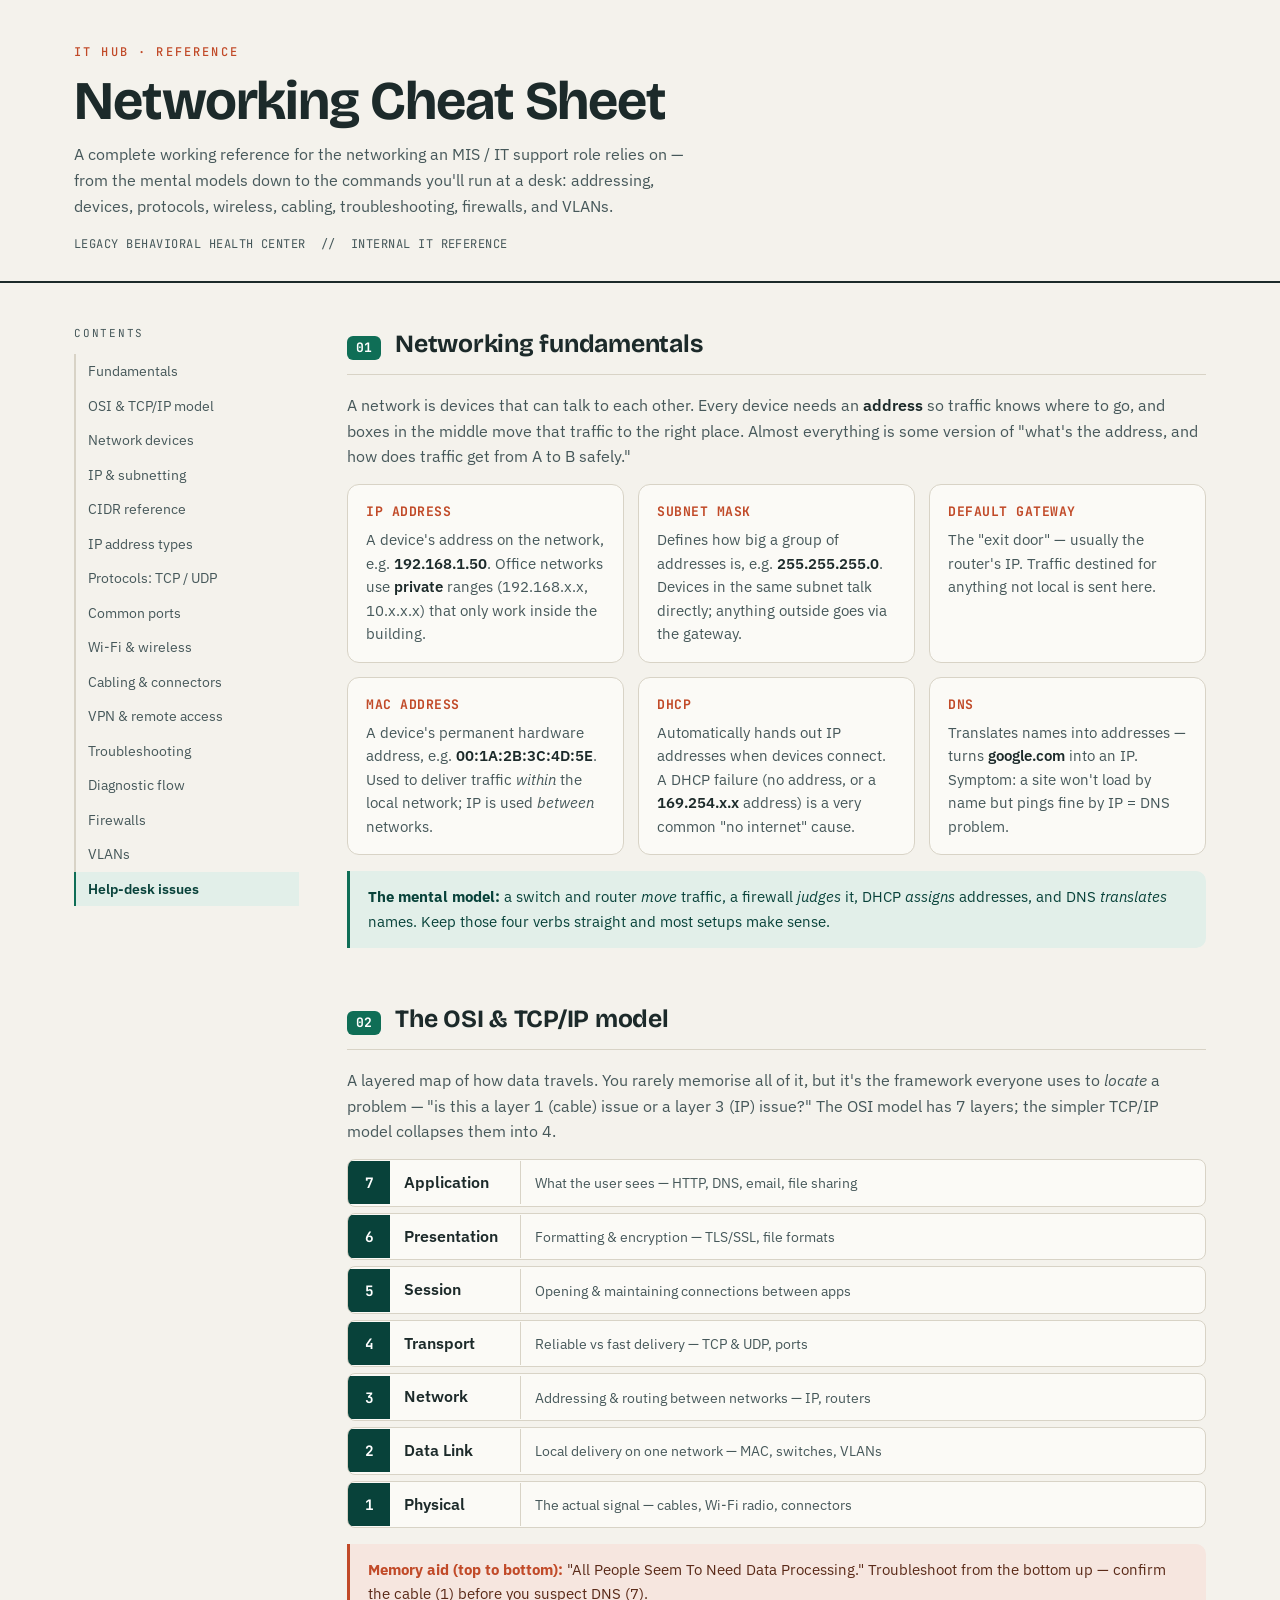
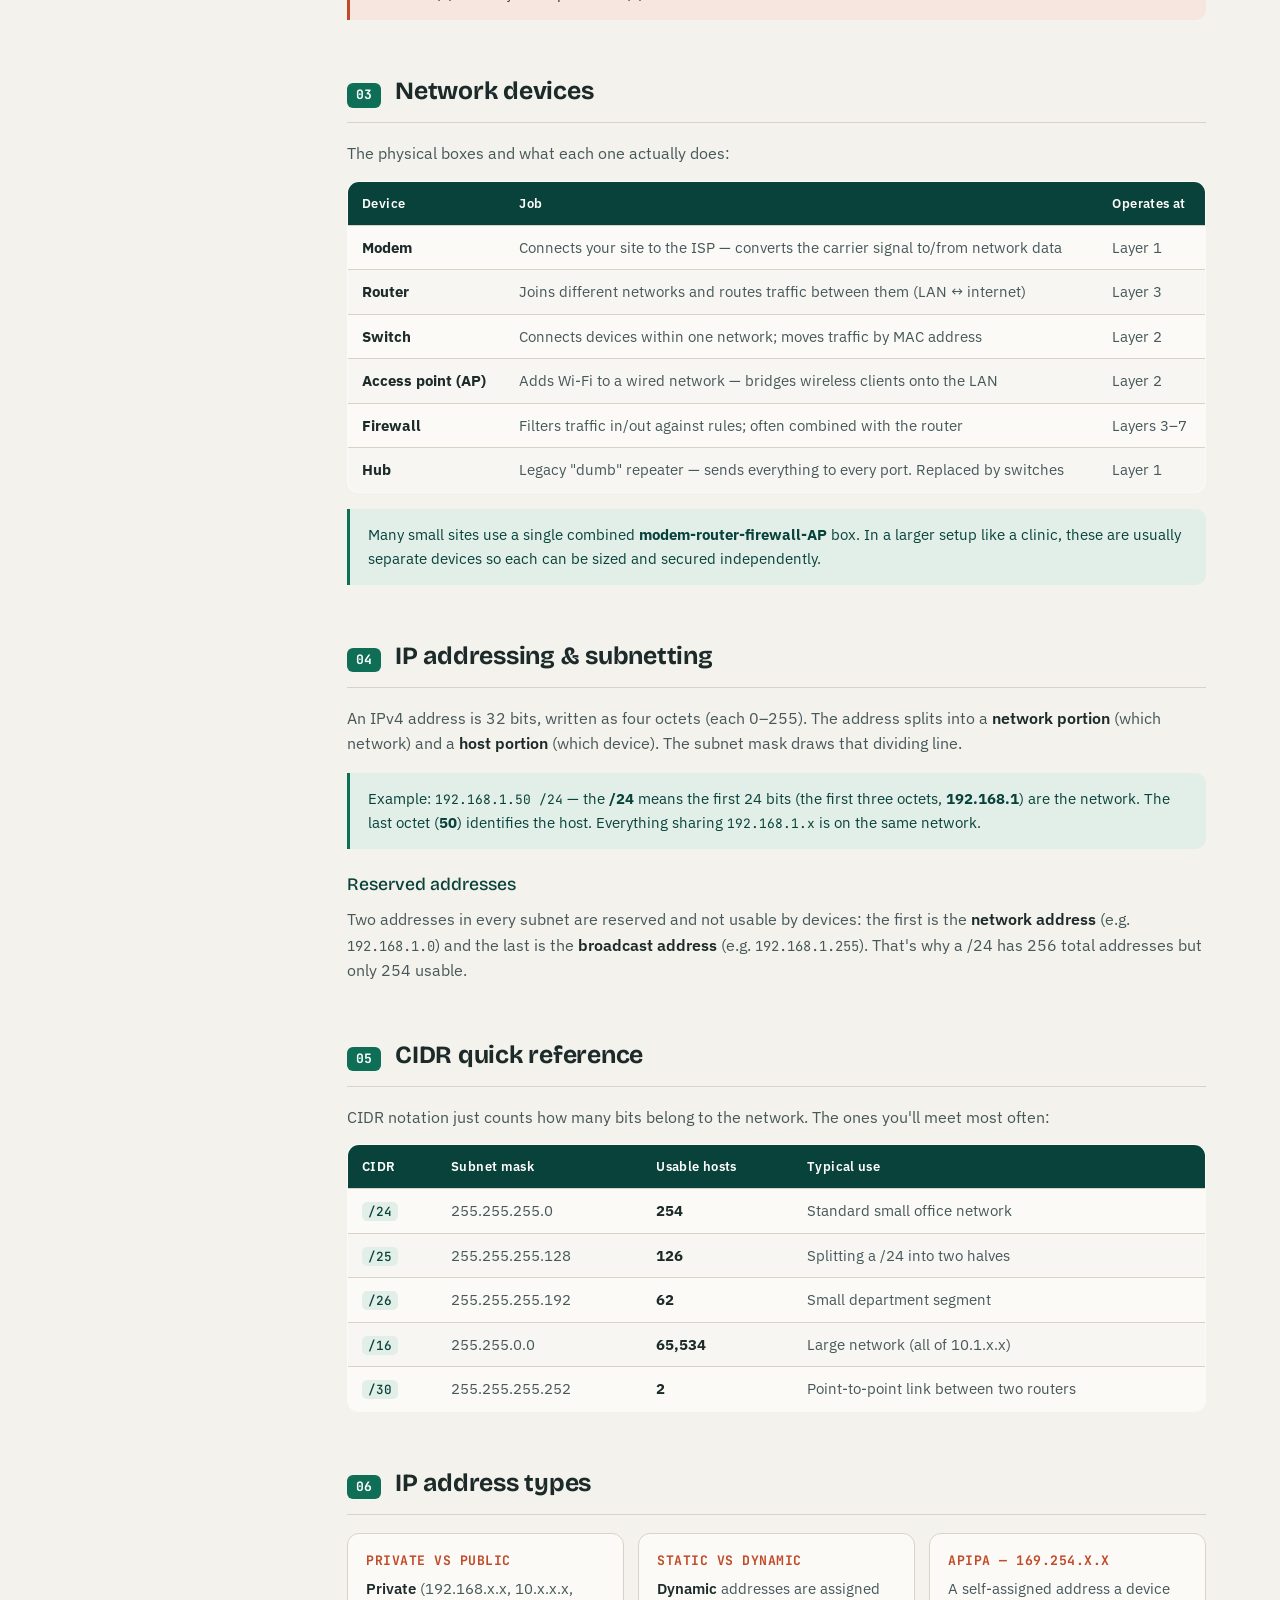
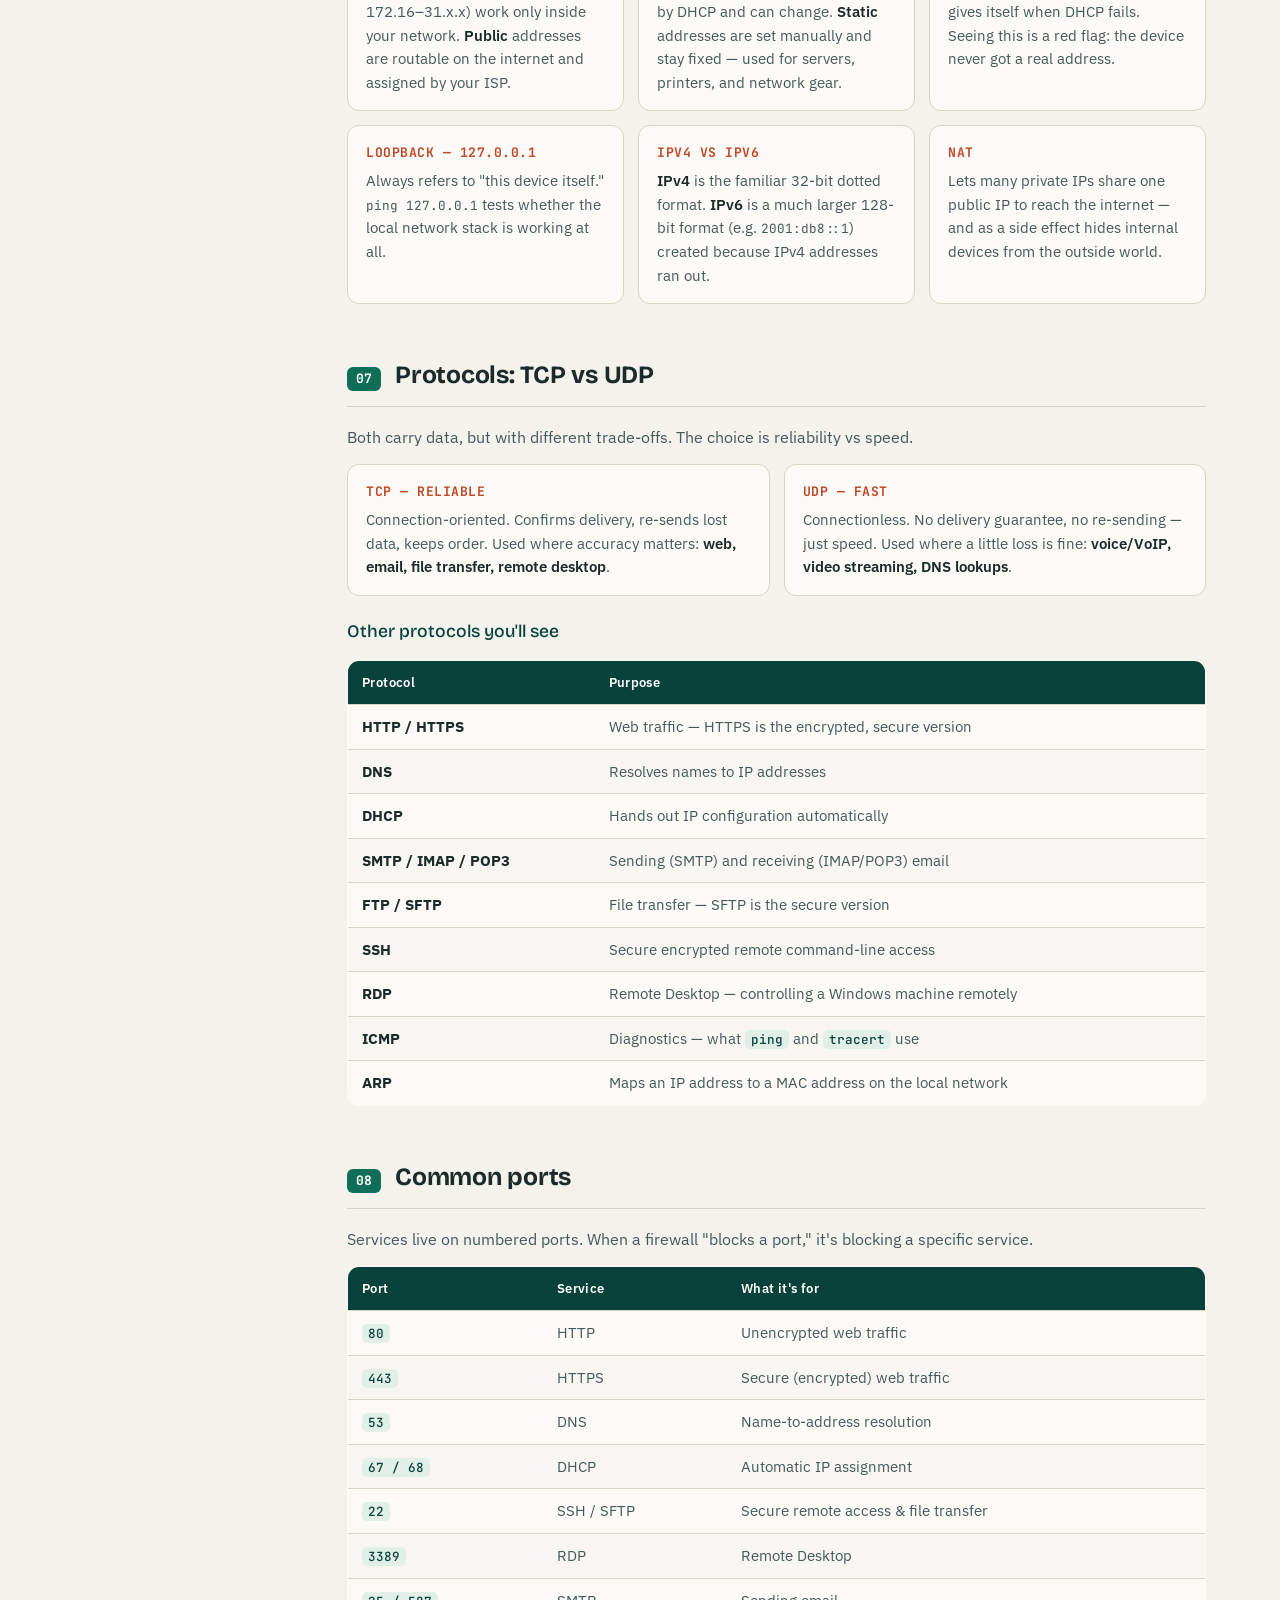
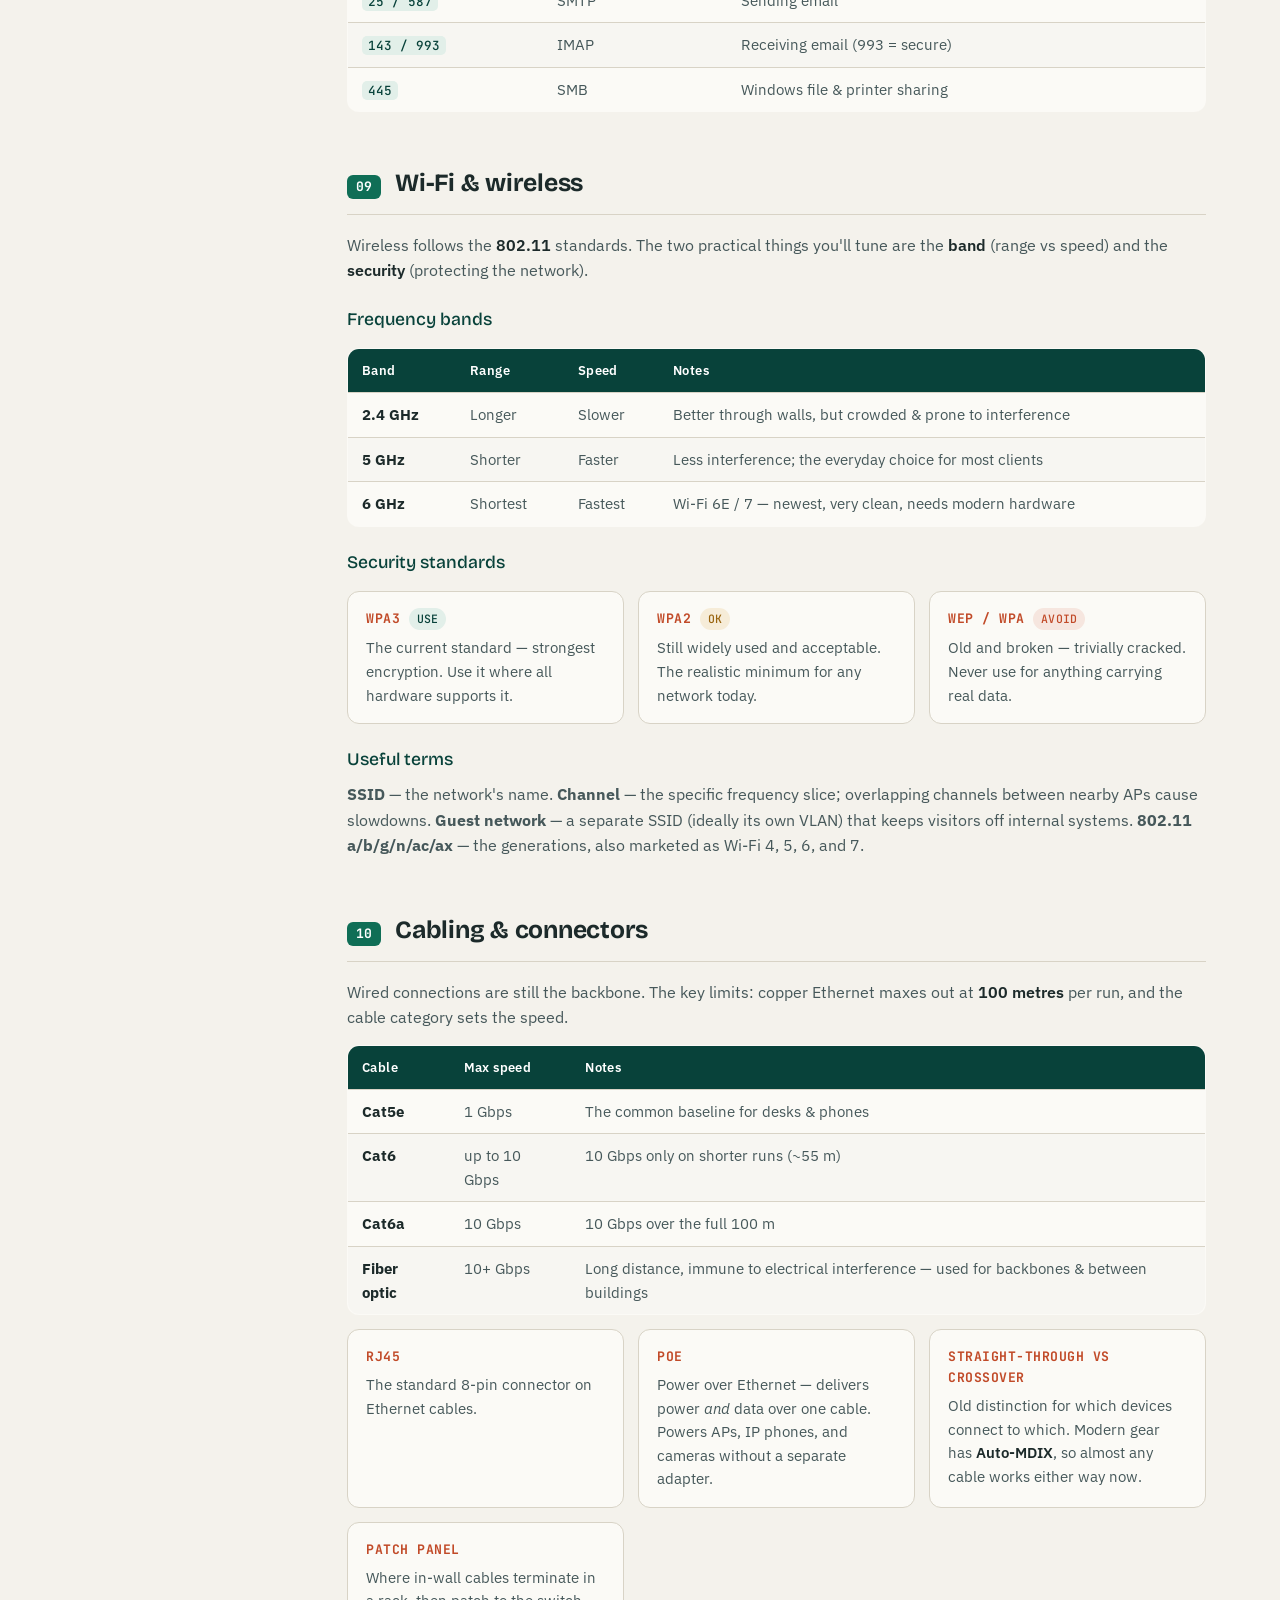
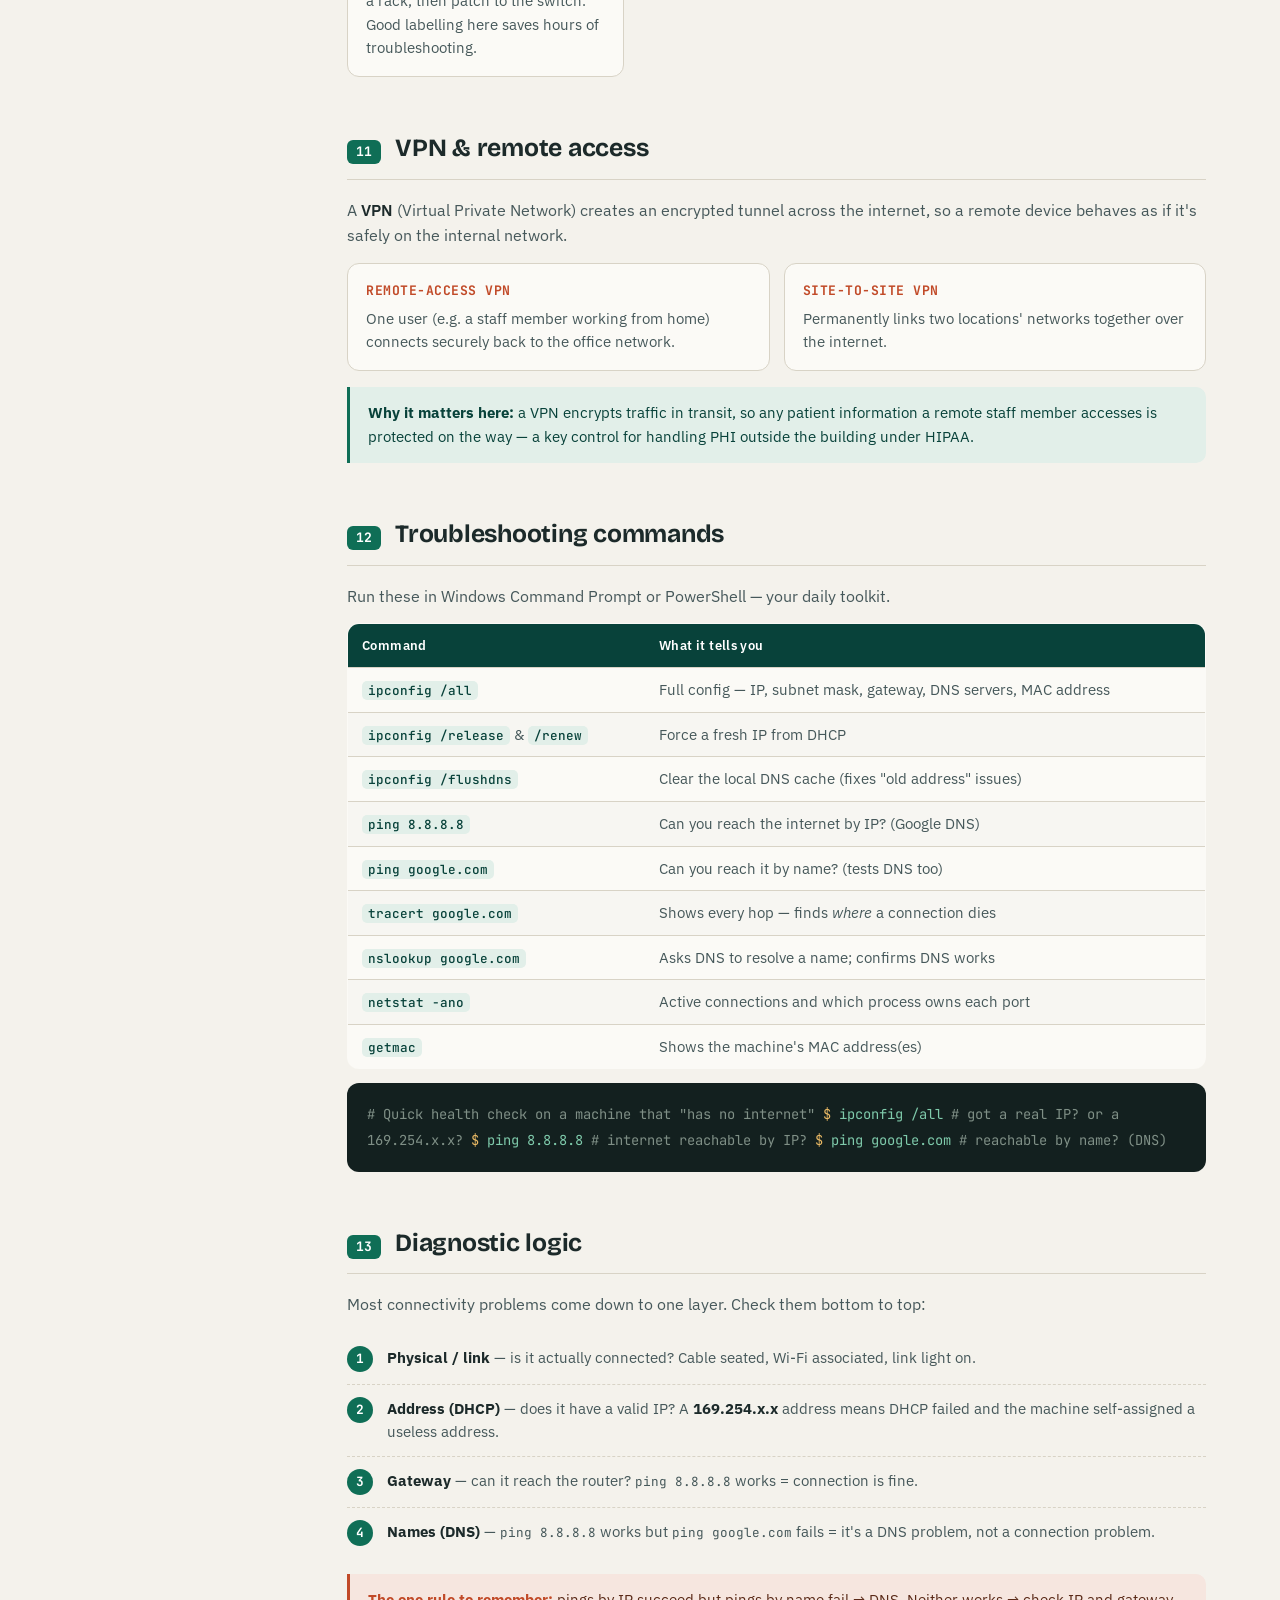
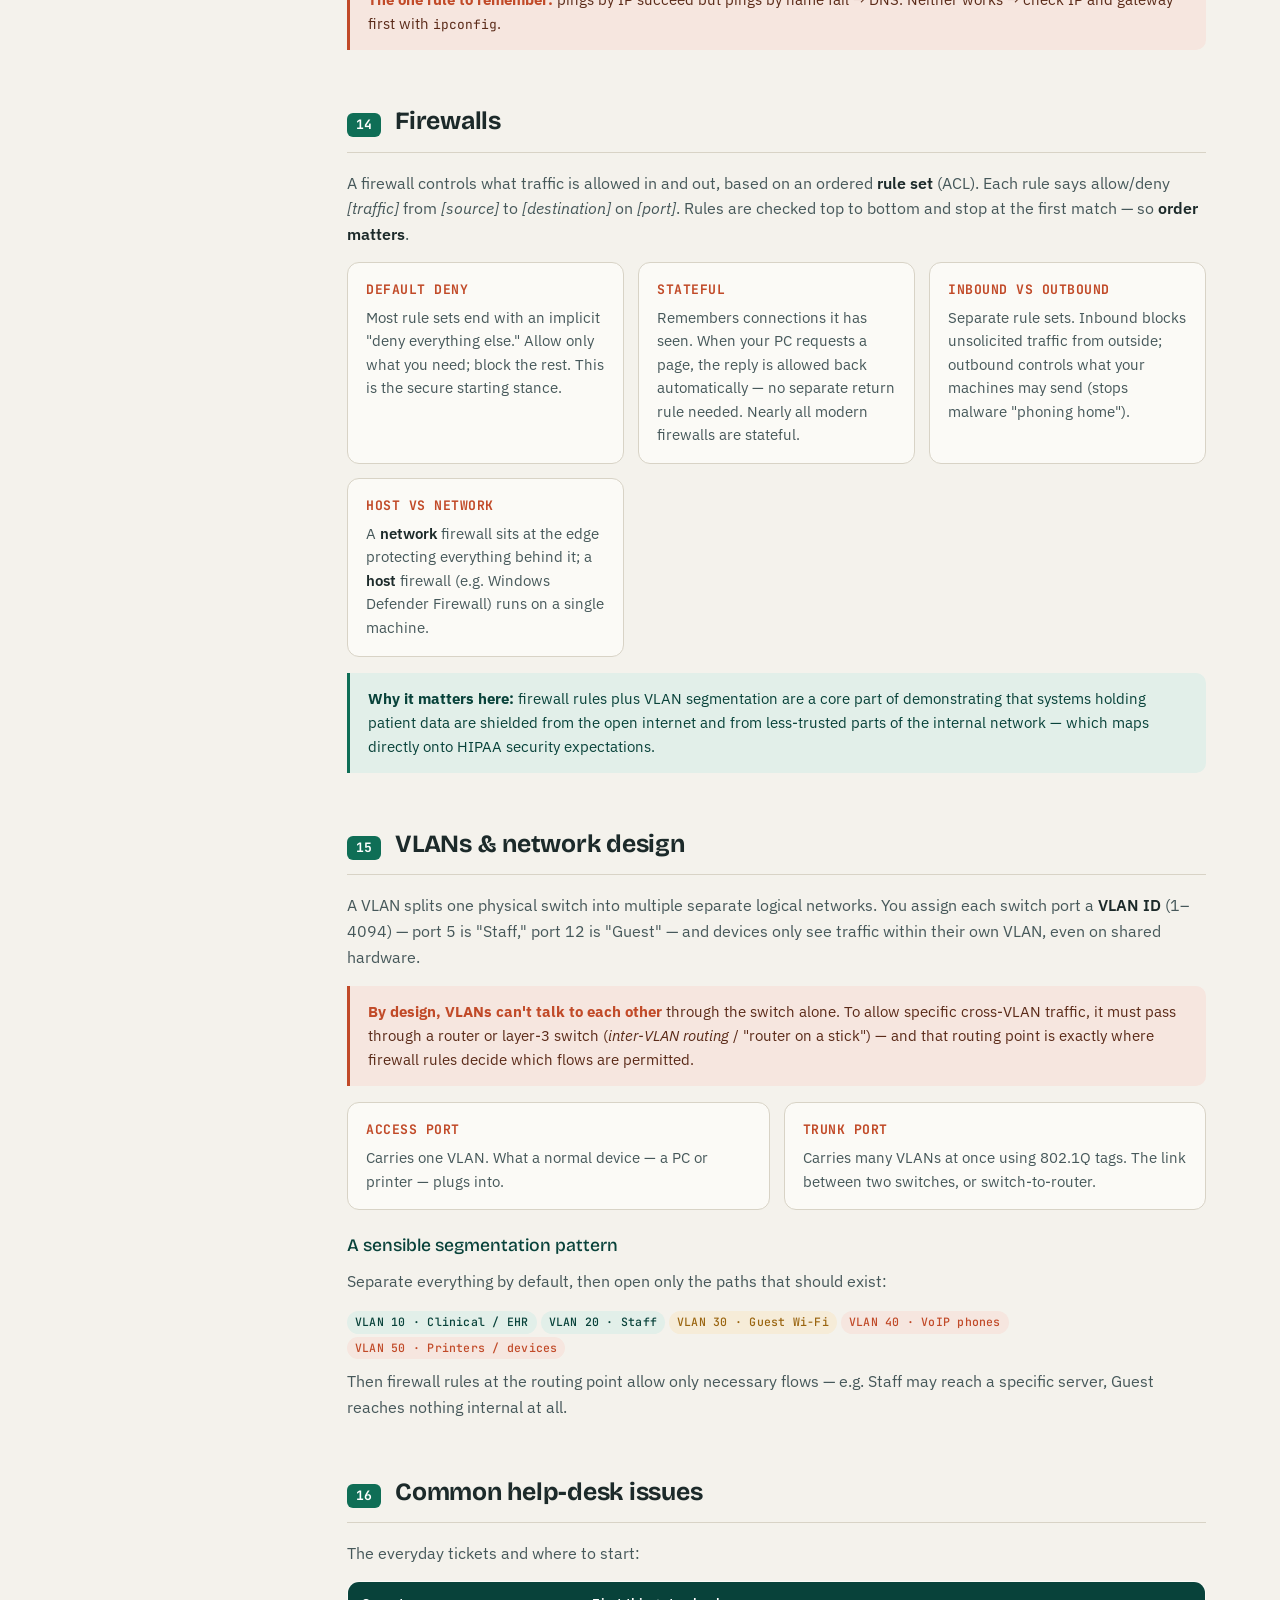
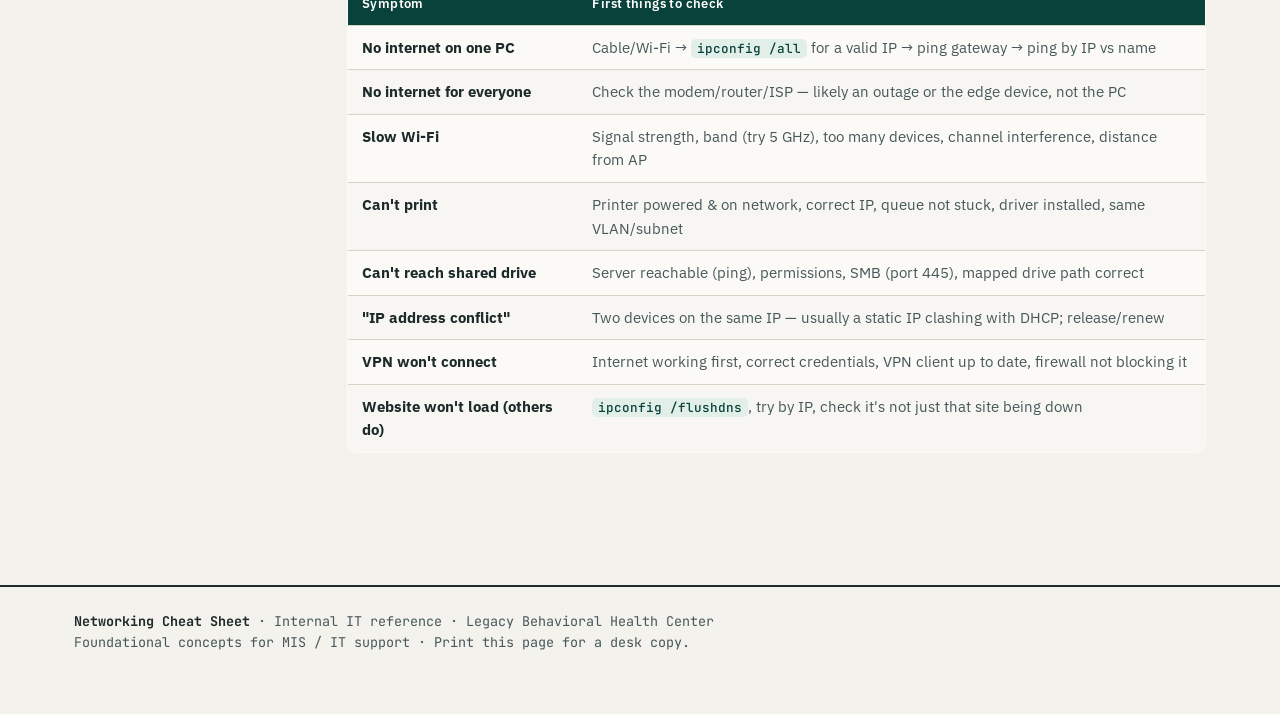
==== networking-cheat-sheet.html @ 65883563 "Add files via upload" ====
<!DOCTYPE html>
<html lang="en">
<head>
<meta charset="UTF-8">
<meta name="viewport" content="width=device-width, initial-scale=1.0">
<title>Networking Cheat Sheet — IT Hub</title>
<link rel="preconnect" href="https://fonts.googleapis.com">
<link rel="preconnect" href="https://fonts.gstatic.com" crossorigin>
<link href="https://fonts.googleapis.com/css2?family=Bricolage+Grotesque:opsz,wght@12..96,500;12..96,700&family=IBM+Plex+Sans:wght@400;500;600&family=JetBrains+Mono:wght@400;500;700&display=swap" rel="stylesheet">
<style>
  :root{
    --paper:#f4f2ec;
    --card:#fbfaf6;
    --ink:#1c2a2a;
    --ink-soft:#46585a;
    --line:#d8d3c6;
    --teal:#0f6e56;
    --teal-deep:#08423a;
    --teal-wash:#e2efe9;
    --coral:#c14a28;
    --coral-wash:#f6e6df;
    --amber:#9a6510;
    --amber-wash:#f6ecd8;
    --term-bg:#13201f;
    --term-ink:#e8e4d8;
    --term-green:#7fcaab;
    --term-amber:#e8b864;
  }
  *{box-sizing:border-box;margin:0;padding:0}
  html{scroll-behavior:smooth}
  body{
    font-family:'IBM Plex Sans',sans-serif;
    background:var(--paper);
    color:var(--ink);
    line-height:1.6;
    background-image:radial-gradient(var(--line) 0.5px,transparent 0.5px);
    background-size:22px 22px;
  }
  .wrap{max-width:1180px;margin:0 auto;padding:0 24px}

  header.masthead{
    border-bottom:2px solid var(--ink);
    padding:38px 0 26px;
    margin-bottom:8px;
  }
  .eyebrow{
    font-family:'JetBrains Mono',monospace;
    font-size:12px;letter-spacing:.18em;text-transform:uppercase;
    color:var(--coral);font-weight:500;
  }
  h1{
    font-family:'Bricolage Grotesque',sans-serif;
    font-weight:700;
    font-size:clamp(2.2rem,5vw,3.4rem);
    line-height:1.02;letter-spacing:-.02em;
    margin:10px 0 12px;
  }
  .masthead p{color:var(--ink-soft);max-width:62ch;font-size:1.02rem}
  .masthead .org{
    font-family:'JetBrains Mono',monospace;font-size:12px;
    color:var(--ink-soft);margin-top:16px;letter-spacing:.04em;
  }

  .layout{display:grid;grid-template-columns:225px 1fr;gap:48px;padding:34px 0 80px}
  nav.toc{position:sticky;top:24px;align-self:start;height:max-content}
  nav.toc .label{
    font-family:'JetBrains Mono',monospace;font-size:11px;
    letter-spacing:.16em;text-transform:uppercase;color:var(--ink-soft);
    margin-bottom:12px;display:block;
  }
  nav.toc a{
    display:block;text-decoration:none;color:var(--ink-soft);
    padding:6px 12px;border-left:2px solid var(--line);
    font-size:.88rem;transition:all .15s;
  }
  nav.toc a:hover{color:var(--ink);border-left-color:var(--teal)}
  nav.toc a.active{color:var(--teal-deep);border-left-color:var(--teal);font-weight:600;background:var(--teal-wash)}

  section{margin-bottom:52px;scroll-margin-top:24px}
  .sec-head{display:flex;align-items:baseline;gap:14px;margin-bottom:18px;border-bottom:1px solid var(--line);padding-bottom:10px}
  .sec-num{
    font-family:'JetBrains Mono',monospace;font-size:13px;font-weight:700;
    color:#fff;background:var(--teal);border-radius:6px;
    padding:3px 9px;line-height:1.4;
  }
  h2{font-family:'Bricolage Grotesque',sans-serif;font-weight:700;font-size:1.55rem;letter-spacing:-.01em}
  h3{font-family:'Bricolage Grotesque',sans-serif;font-weight:500;font-size:1.1rem;margin:22px 0 8px;color:var(--teal-deep)}
  p.lead{color:var(--ink-soft);margin-bottom:14px}
  strong{font-weight:600;color:var(--ink)}

  .grid2{display:grid;grid-template-columns:repeat(auto-fit,minmax(240px,1fr));gap:14px;margin:14px 0}
  .card{
    background:var(--card);border:1px solid var(--line);
    border-radius:12px;padding:16px 18px;
  }
  .card h4{font-family:'JetBrains Mono',monospace;font-size:.82rem;letter-spacing:.04em;color:var(--coral);text-transform:uppercase;margin-bottom:6px;font-weight:700}
  .card p{font-size:.92rem;color:var(--ink-soft)}
  .card p b{color:var(--ink);font-weight:600}

  table{width:100%;border-collapse:collapse;margin:14px 0;background:var(--card);border:1px solid var(--line);border-radius:12px;overflow:hidden;font-size:.92rem}
  th{background:var(--teal-deep);color:#fff;text-align:left;padding:11px 14px;font-weight:600;font-size:.82rem;letter-spacing:.03em}
  td{padding:10px 14px;border-top:1px solid var(--line);color:var(--ink-soft);vertical-align:top}
  td b{color:var(--ink)}
  tr:nth-child(even) td{background:rgba(0,0,0,0.015)}
  code,.mono{font-family:'JetBrains Mono',monospace;font-size:.86em}
  td code{background:var(--teal-wash);color:var(--teal-deep);padding:1px 6px;border-radius:5px;font-weight:500}

  .term{
    background:var(--term-bg);border-radius:12px;padding:18px 20px;margin:14px 0;
    font-family:'JetBrains Mono',monospace;font-size:.86rem;line-height:1.9;
    color:var(--term-ink);overflow-x:auto;
  }
  .term .cmt{color:#7f8f86}
  .term .c{color:var(--term-green)}
  .term .c::before{content:"$ ";color:var(--term-amber)}

  .callout{
    border-left:3px solid var(--coral);background:var(--coral-wash);
    padding:14px 18px;border-radius:0 10px 10px 0;margin:16px 0;font-size:.94rem;color:#5a2a18;
  }
  .callout b{color:var(--coral)}
  .note{
    border-left:3px solid var(--teal);background:var(--teal-wash);
    padding:14px 18px;border-radius:0 10px 10px 0;margin:16px 0;font-size:.94rem;color:var(--teal-deep);
  }

  .flow{display:flex;flex-direction:column;gap:0;margin:16px 0}
  .flow-step{display:flex;gap:14px;align-items:flex-start;padding:12px 0;border-bottom:1px dashed var(--line)}
  .flow-step:last-child{border-bottom:none}
  .flow-q{font-family:'JetBrains Mono',monospace;font-weight:700;color:#fff;background:var(--teal);min-width:26px;height:26px;border-radius:50%;display:flex;align-items:center;justify-content:center;font-size:.8rem;flex-shrink:0}
  .flow-step div p{font-size:.92rem;color:var(--ink-soft)}
  .flow-step div p b{color:var(--ink)}

  .tag{display:inline-block;font-family:'JetBrains Mono',monospace;font-size:.72rem;padding:2px 8px;border-radius:20px;font-weight:500;letter-spacing:.02em}
  .tag.teal{background:var(--teal-wash);color:var(--teal-deep)}
  .tag.amber{background:var(--amber-wash);color:var(--amber)}
  .tag.coral{background:var(--coral-wash);color:var(--coral)}

  .layer{display:flex;align-items:center;gap:0;border:1px solid var(--line);border-radius:8px;overflow:hidden;margin-bottom:6px;background:var(--card)}
  .layer .lnum{background:var(--teal-deep);color:#fff;font-family:'JetBrains Mono',monospace;font-weight:700;padding:10px 14px;min-width:42px;text-align:center;font-size:.9rem}
  .layer .lname{font-weight:600;padding:10px 14px;min-width:130px}
  .layer .lex{padding:10px 14px;color:var(--ink-soft);font-size:.9rem;border-left:1px solid var(--line)}

  footer{border-top:2px solid var(--ink);padding:24px 0 60px;color:var(--ink-soft);font-size:.84rem;font-family:'JetBrains Mono',monospace}
  footer b{color:var(--ink)}

  @media(max-width:860px){
    .layout{grid-template-columns:1fr;gap:0}
    nav.toc{position:static;margin-bottom:30px;border-bottom:1px solid var(--line);padding-bottom:16px}
    nav.toc .links{display:flex;flex-wrap:wrap;gap:6px}
    nav.toc a{border-left:none;border:1px solid var(--line);border-radius:20px;padding:5px 12px;font-size:.8rem}
    nav.toc a.active{background:var(--teal);color:#fff;border-color:var(--teal)}
    .layer{flex-wrap:wrap}
    .layer .lex{border-left:none;width:100%}
  }
  @media print{
    body{background:#fff;color:#000}
    nav.toc{display:none}
    .layout{grid-template-columns:1fr;padding-top:0}
    section{page-break-inside:avoid}
    .term{background:#f0f0f0;color:#000;border:1px solid #999}
    .term .c,.term .cmt{color:#333}
    .term .c::before{color:#333}
    header.masthead{padding-top:0}
  }
</style>
</head>
<body>

<header class="masthead">
  <div class="wrap">
    <span class="eyebrow">IT Hub · Reference</span>
    <h1>Networking Cheat Sheet</h1>
    <p>A complete working reference for the networking an MIS / IT support role relies on — from the mental models down to the commands you'll run at a desk: addressing, devices, protocols, wireless, cabling, troubleshooting, firewalls, and VLANs.</p>
    <div class="org">LEGACY BEHAVIORAL HEALTH CENTER &nbsp;//&nbsp; INTERNAL IT REFERENCE</div>
  </div>
</header>

<div class="wrap">
<div class="layout">

  <nav class="toc">
    <span class="label">Contents</span>
    <div class="links">
      <a href="#fundamentals">Fundamentals</a>
      <a href="#osi">OSI &amp; TCP/IP model</a>
      <a href="#devices">Network devices</a>
      <a href="#subnetting">IP &amp; subnetting</a>
      <a href="#cidr">CIDR reference</a>
      <a href="#iptypes">IP address types</a>
      <a href="#protocols">Protocols: TCP / UDP</a>
      <a href="#ports">Common ports</a>
      <a href="#wifi">Wi-Fi &amp; wireless</a>
      <a href="#cabling">Cabling &amp; connectors</a>
      <a href="#vpn">VPN &amp; remote access</a>
      <a href="#commands">Troubleshooting</a>
      <a href="#diagnose">Diagnostic flow</a>
      <a href="#firewall">Firewalls</a>
      <a href="#vlan">VLANs</a>
      <a href="#helpdesk">Help-desk issues</a>
    </div>
  </nav>

  <main>

    <section id="fundamentals">
      <div class="sec-head"><span class="sec-num">01</span><h2>Networking fundamentals</h2></div>
      <p class="lead">A network is devices that can talk to each other. Every device needs an <strong>address</strong> so traffic knows where to go, and boxes in the middle move that traffic to the right place. Almost everything is some version of "what's the address, and how does traffic get from A to B safely."</p>
      <div class="grid2">
        <div class="card"><h4>IP address</h4><p>A device's address on the network, e.g. <b>192.168.1.50</b>. Office networks use <b>private</b> ranges (192.168.x.x, 10.x.x.x) that only work inside the building.</p></div>
        <div class="card"><h4>Subnet mask</h4><p>Defines how big a group of addresses is, e.g. <b>255.255.255.0</b>. Devices in the same subnet talk directly; anything outside goes via the gateway.</p></div>
        <div class="card"><h4>Default gateway</h4><p>The "exit door" — usually the router's IP. Traffic destined for anything not local is sent here.</p></div>
        <div class="card"><h4>MAC address</h4><p>A device's permanent hardware address, e.g. <b>00:1A:2B:3C:4D:5E</b>. Used to deliver traffic <i>within</i> the local network; IP is used <i>between</i> networks.</p></div>
        <div class="card"><h4>DHCP</h4><p>Automatically hands out IP addresses when devices connect. A DHCP failure (no address, or a <b>169.254.x.x</b> address) is a very common "no internet" cause.</p></div>
        <div class="card"><h4>DNS</h4><p>Translates names into addresses — turns <b>google.com</b> into an IP. Symptom: a site won't load by name but pings fine by IP = DNS problem.</p></div>
      </div>
      <div class="note"><b>The mental model:</b> a switch and router <i>move</i> traffic, a firewall <i>judges</i> it, DHCP <i>assigns</i> addresses, and DNS <i>translates</i> names. Keep those four verbs straight and most setups make sense.</div>
    </section>

    <section id="osi">
      <div class="sec-head"><span class="sec-num">02</span><h2>The OSI &amp; TCP/IP model</h2></div>
      <p class="lead">A layered map of how data travels. You rarely memorise all of it, but it's the framework everyone uses to <i>locate</i> a problem — "is this a layer 1 (cable) issue or a layer 3 (IP) issue?" The OSI model has 7 layers; the simpler TCP/IP model collapses them into 4.</p>
      <div class="layer"><span class="lnum">7</span><span class="lname">Application</span><span class="lex">What the user sees — HTTP, DNS, email, file sharing</span></div>
      <div class="layer"><span class="lnum">6</span><span class="lname">Presentation</span><span class="lex">Formatting &amp; encryption — TLS/SSL, file formats</span></div>
      <div class="layer"><span class="lnum">5</span><span class="lname">Session</span><span class="lex">Opening &amp; maintaining connections between apps</span></div>
      <div class="layer"><span class="lnum">4</span><span class="lname">Transport</span><span class="lex">Reliable vs fast delivery — TCP &amp; UDP, ports</span></div>
      <div class="layer"><span class="lnum">3</span><span class="lname">Network</span><span class="lex">Addressing &amp; routing between networks — IP, routers</span></div>
      <div class="layer"><span class="lnum">2</span><span class="lname">Data Link</span><span class="lex">Local delivery on one network — MAC, switches, VLANs</span></div>
      <div class="layer"><span class="lnum">1</span><span class="lname">Physical</span><span class="lex">The actual signal — cables, Wi-Fi radio, connectors</span></div>
      <div class="callout"><b>Memory aid (top to bottom):</b> "All People Seem To Need Data Processing." Troubleshoot from the bottom up — confirm the cable (1) before you suspect DNS (7).</div>
    </section>

    <section id="devices">
      <div class="sec-head"><span class="sec-num">03</span><h2>Network devices</h2></div>
      <p class="lead">The physical boxes and what each one actually does:</p>
      <table>
        <thead><tr><th>Device</th><th>Job</th><th>Operates at</th></tr></thead>
        <tbody>
          <tr><td><b>Modem</b></td><td>Connects your site to the ISP — converts the carrier signal to/from network data</td><td>Layer 1</td></tr>
          <tr><td><b>Router</b></td><td>Joins different networks and routes traffic between them (LAN ↔ internet)</td><td>Layer 3</td></tr>
          <tr><td><b>Switch</b></td><td>Connects devices within one network; moves traffic by MAC address</td><td>Layer 2</td></tr>
          <tr><td><b>Access point (AP)</b></td><td>Adds Wi-Fi to a wired network — bridges wireless clients onto the LAN</td><td>Layer 2</td></tr>
          <tr><td><b>Firewall</b></td><td>Filters traffic in/out against rules; often combined with the router</td><td>Layers 3–7</td></tr>
          <tr><td><b>Hub</b></td><td>Legacy "dumb" repeater — sends everything to every port. Replaced by switches</td><td>Layer 1</td></tr>
        </tbody>
      </table>
      <div class="note">Many small sites use a single combined <b>modem-router-firewall-AP</b> box. In a larger setup like a clinic, these are usually separate devices so each can be sized and secured independently.</div>
    </section>

    <section id="subnetting">
      <div class="sec-head"><span class="sec-num">04</span><h2>IP addressing &amp; subnetting</h2></div>
      <p class="lead">An IPv4 address is 32 bits, written as four octets (each 0–255). The address splits into a <strong>network portion</strong> (which network) and a <strong>host portion</strong> (which device). The subnet mask draws that dividing line.</p>
      <div class="note">Example: <code>192.168.1.50 /24</code> — the <b>/24</b> means the first 24 bits (the first three octets, <b>192.168.1</b>) are the network. The last octet (<b>50</b>) identifies the host. Everything sharing <code>192.168.1.x</code> is on the same network.</div>
      <h3>Reserved addresses</h3>
      <p class="lead">Two addresses in every subnet are reserved and not usable by devices: the first is the <strong>network address</strong> (e.g. <code>192.168.1.0</code>) and the last is the <strong>broadcast address</strong> (e.g. <code>192.168.1.255</code>). That's why a /24 has 256 total addresses but only 254 usable.</p>
    </section>

    <section id="cidr">
      <div class="sec-head"><span class="sec-num">05</span><h2>CIDR quick reference</h2></div>
      <p class="lead">CIDR notation just counts how many bits belong to the network. The ones you'll meet most often:</p>
      <table>
        <thead><tr><th>CIDR</th><th>Subnet mask</th><th>Usable hosts</th><th>Typical use</th></tr></thead>
        <tbody>
          <tr><td><code>/24</code></td><td>255.255.255.0</td><td><b>254</b></td><td>Standard small office network</td></tr>
          <tr><td><code>/25</code></td><td>255.255.255.128</td><td><b>126</b></td><td>Splitting a /24 into two halves</td></tr>
          <tr><td><code>/26</code></td><td>255.255.255.192</td><td><b>62</b></td><td>Small department segment</td></tr>
          <tr><td><code>/16</code></td><td>255.255.0.0</td><td><b>65,534</b></td><td>Large network (all of 10.1.x.x)</td></tr>
          <tr><td><code>/30</code></td><td>255.255.255.252</td><td><b>2</b></td><td>Point-to-point link between two routers</td></tr>
        </tbody>
      </table>
    </section>

    <section id="iptypes">
      <div class="sec-head"><span class="sec-num">06</span><h2>IP address types</h2></div>
      <div class="grid2">
        <div class="card"><h4>Private vs public</h4><p><b>Private</b> (192.168.x.x, 10.x.x.x, 172.16–31.x.x) work only inside your network. <b>Public</b> addresses are routable on the internet and assigned by your ISP.</p></div>
        <div class="card"><h4>Static vs dynamic</h4><p><b>Dynamic</b> addresses are assigned by DHCP and can change. <b>Static</b> addresses are set manually and stay fixed — used for servers, printers, and network gear.</p></div>
        <div class="card"><h4>APIPA — 169.254.x.x</h4><p>A self-assigned address a device gives itself when DHCP fails. Seeing this is a red flag: the device never got a real address.</p></div>
        <div class="card"><h4>Loopback — 127.0.0.1</h4><p>Always refers to "this device itself." <code>ping 127.0.0.1</code> tests whether the local network stack is working at all.</p></div>
        <div class="card"><h4>IPv4 vs IPv6</h4><p><b>IPv4</b> is the familiar 32-bit dotted format. <b>IPv6</b> is a much larger 128-bit format (e.g. <code>2001:db8::1</code>) created because IPv4 addresses ran out.</p></div>
        <div class="card"><h4>NAT</h4><p>Lets many private IPs share one public IP to reach the internet — and as a side effect hides internal devices from the outside world.</p></div>
      </div>
    </section>

    <section id="protocols">
      <div class="sec-head"><span class="sec-num">07</span><h2>Protocols: TCP vs UDP</h2></div>
      <p class="lead">Both carry data, but with different trade-offs. The choice is reliability vs speed.</p>
      <div class="grid2">
        <div class="card"><h4>TCP — reliable</h4><p>Connection-oriented. Confirms delivery, re-sends lost data, keeps order. Used where accuracy matters: <b>web, email, file transfer, remote desktop</b>.</p></div>
        <div class="card"><h4>UDP — fast</h4><p>Connectionless. No delivery guarantee, no re-sending — just speed. Used where a little loss is fine: <b>voice/VoIP, video streaming, DNS lookups</b>.</p></div>
      </div>
      <h3>Other protocols you'll see</h3>
      <table>
        <thead><tr><th>Protocol</th><th>Purpose</th></tr></thead>
        <tbody>
          <tr><td><b>HTTP / HTTPS</b></td><td>Web traffic — HTTPS is the encrypted, secure version</td></tr>
          <tr><td><b>DNS</b></td><td>Resolves names to IP addresses</td></tr>
          <tr><td><b>DHCP</b></td><td>Hands out IP configuration automatically</td></tr>
          <tr><td><b>SMTP / IMAP / POP3</b></td><td>Sending (SMTP) and receiving (IMAP/POP3) email</td></tr>
          <tr><td><b>FTP / SFTP</b></td><td>File transfer — SFTP is the secure version</td></tr>
          <tr><td><b>SSH</b></td><td>Secure encrypted remote command-line access</td></tr>
          <tr><td><b>RDP</b></td><td>Remote Desktop — controlling a Windows machine remotely</td></tr>
          <tr><td><b>ICMP</b></td><td>Diagnostics — what <code>ping</code> and <code>tracert</code> use</td></tr>
          <tr><td><b>ARP</b></td><td>Maps an IP address to a MAC address on the local network</td></tr>
        </tbody>
      </table>
    </section>

    <section id="ports">
      <div class="sec-head"><span class="sec-num">08</span><h2>Common ports</h2></div>
      <p class="lead">Services live on numbered ports. When a firewall "blocks a port," it's blocking a specific service.</p>
      <table>
        <thead><tr><th>Port</th><th>Service</th><th>What it's for</th></tr></thead>
        <tbody>
          <tr><td><code>80</code></td><td>HTTP</td><td>Unencrypted web traffic</td></tr>
          <tr><td><code>443</code></td><td>HTTPS</td><td>Secure (encrypted) web traffic</td></tr>
          <tr><td><code>53</code></td><td>DNS</td><td>Name-to-address resolution</td></tr>
          <tr><td><code>67 / 68</code></td><td>DHCP</td><td>Automatic IP assignment</td></tr>
          <tr><td><code>22</code></td><td>SSH / SFTP</td><td>Secure remote access &amp; file transfer</td></tr>
          <tr><td><code>3389</code></td><td>RDP</td><td>Remote Desktop</td></tr>
          <tr><td><code>25 / 587</code></td><td>SMTP</td><td>Sending email</td></tr>
          <tr><td><code>143 / 993</code></td><td>IMAP</td><td>Receiving email (993 = secure)</td></tr>
          <tr><td><code>445</code></td><td>SMB</td><td>Windows file &amp; printer sharing</td></tr>
        </tbody>
      </table>
    </section>

    <section id="wifi">
      <div class="sec-head"><span class="sec-num">09</span><h2>Wi-Fi &amp; wireless</h2></div>
      <p class="lead">Wireless follows the <strong>802.11</strong> standards. The two practical things you'll tune are the <strong>band</strong> (range vs speed) and the <strong>security</strong> (protecting the network).</p>
      <h3>Frequency bands</h3>
      <table>
        <thead><tr><th>Band</th><th>Range</th><th>Speed</th><th>Notes</th></tr></thead>
        <tbody>
          <tr><td><b>2.4 GHz</b></td><td>Longer</td><td>Slower</td><td>Better through walls, but crowded &amp; prone to interference</td></tr>
          <tr><td><b>5 GHz</b></td><td>Shorter</td><td>Faster</td><td>Less interference; the everyday choice for most clients</td></tr>
          <tr><td><b>6 GHz</b></td><td>Shortest</td><td>Fastest</td><td>Wi-Fi 6E / 7 — newest, very clean, needs modern hardware</td></tr>
        </tbody>
      </table>
      <h3>Security standards</h3>
      <div class="grid2">
        <div class="card"><h4>WPA3 <span class="tag teal">use</span></h4><p>The current standard — strongest encryption. Use it where all hardware supports it.</p></div>
        <div class="card"><h4>WPA2 <span class="tag amber">ok</span></h4><p>Still widely used and acceptable. The realistic minimum for any network today.</p></div>
        <div class="card"><h4>WEP / WPA <span class="tag coral">avoid</span></h4><p>Old and broken — trivially cracked. Never use for anything carrying real data.</p></div>
      </div>
      <h3>Useful terms</h3>
      <p class="lead"><b>SSID</b> — the network's name. <b>Channel</b> — the specific frequency slice; overlapping channels between nearby APs cause slowdowns. <b>Guest network</b> — a separate SSID (ideally its own VLAN) that keeps visitors off internal systems. <b>802.11 a/b/g/n/ac/ax</b> — the generations, also marketed as Wi-Fi 4, 5, 6, and 7.</p>
    </section>

    <section id="cabling">
      <div class="sec-head"><span class="sec-num">10</span><h2>Cabling &amp; connectors</h2></div>
      <p class="lead">Wired connections are still the backbone. The key limits: copper Ethernet maxes out at <strong>100 metres</strong> per run, and the cable category sets the speed.</p>
      <table>
        <thead><tr><th>Cable</th><th>Max speed</th><th>Notes</th></tr></thead>
        <tbody>
          <tr><td><b>Cat5e</b></td><td>1 Gbps</td><td>The common baseline for desks &amp; phones</td></tr>
          <tr><td><b>Cat6</b></td><td>up to 10 Gbps</td><td>10 Gbps only on shorter runs (~55 m)</td></tr>
          <tr><td><b>Cat6a</b></td><td>10 Gbps</td><td>10 Gbps over the full 100 m</td></tr>
          <tr><td><b>Fiber optic</b></td><td>10+ Gbps</td><td>Long distance, immune to electrical interference — used for backbones &amp; between buildings</td></tr>
        </tbody>
      </table>
      <div class="grid2">
        <div class="card"><h4>RJ45</h4><p>The standard 8-pin connector on Ethernet cables.</p></div>
        <div class="card"><h4>PoE</h4><p>Power over Ethernet — delivers power <i>and</i> data over one cable. Powers APs, IP phones, and cameras without a separate adapter.</p></div>
        <div class="card"><h4>Straight-through vs crossover</h4><p>Old distinction for which devices connect to which. Modern gear has <b>Auto-MDIX</b>, so almost any cable works either way now.</p></div>
        <div class="card"><h4>Patch panel</h4><p>Where in-wall cables terminate in a rack, then patch to the switch. Good labelling here saves hours of troubleshooting.</p></div>
      </div>
    </section>

    <section id="vpn">
      <div class="sec-head"><span class="sec-num">11</span><h2>VPN &amp; remote access</h2></div>
      <p class="lead">A <strong>VPN</strong> (Virtual Private Network) creates an encrypted tunnel across the internet, so a remote device behaves as if it's safely on the internal network.</p>
      <div class="grid2">
        <div class="card"><h4>Remote-access VPN</h4><p>One user (e.g. a staff member working from home) connects securely back to the office network.</p></div>
        <div class="card"><h4>Site-to-site VPN</h4><p>Permanently links two locations' networks together over the internet.</p></div>
      </div>
      <div class="note"><b>Why it matters here:</b> a VPN encrypts traffic in transit, so any patient information a remote staff member accesses is protected on the way — a key control for handling PHI outside the building under HIPAA.</div>
    </section>

    <section id="commands">
      <div class="sec-head"><span class="sec-num">12</span><h2>Troubleshooting commands</h2></div>
      <p class="lead">Run these in Windows Command Prompt or PowerShell — your daily toolkit.</p>
      <table>
        <thead><tr><th>Command</th><th>What it tells you</th></tr></thead>
        <tbody>
          <tr><td><code>ipconfig /all</code></td><td>Full config — IP, subnet mask, gateway, DNS servers, MAC address</td></tr>
          <tr><td><code>ipconfig /release</code> &amp; <code>/renew</code></td><td>Force a fresh IP from DHCP</td></tr>
          <tr><td><code>ipconfig /flushdns</code></td><td>Clear the local DNS cache (fixes "old address" issues)</td></tr>
          <tr><td><code>ping 8.8.8.8</code></td><td>Can you reach the internet by IP? (Google DNS)</td></tr>
          <tr><td><code>ping google.com</code></td><td>Can you reach it by name? (tests DNS too)</td></tr>
          <tr><td><code>tracert google.com</code></td><td>Shows every hop — finds <i>where</i> a connection dies</td></tr>
          <tr><td><code>nslookup google.com</code></td><td>Asks DNS to resolve a name; confirms DNS works</td></tr>
          <tr><td><code>netstat -ano</code></td><td>Active connections and which process owns each port</td></tr>
          <tr><td><code>getmac</code></td><td>Shows the machine's MAC address(es)</td></tr>
        </tbody>
      </table>
      <div class="term">
<span class="cmt"># Quick health check on a machine that "has no internet"</span>
<span class="c">ipconfig /all</span>      <span class="cmt"># got a real IP? or a 169.254.x.x?</span>
<span class="c">ping 8.8.8.8</span>      <span class="cmt"># internet reachable by IP?</span>
<span class="c">ping google.com</span>  <span class="cmt"># reachable by name? (DNS)</span>
      </div>
    </section>

    <section id="diagnose">
      <div class="sec-head"><span class="sec-num">13</span><h2>Diagnostic logic</h2></div>
      <p class="lead">Most connectivity problems come down to one layer. Check them bottom to top:</p>
      <div class="flow">
        <div class="flow-step"><span class="flow-q">1</span><div><p><b>Physical / link</b> — is it actually connected? Cable seated, Wi-Fi associated, link light on.</p></div></div>
        <div class="flow-step"><span class="flow-q">2</span><div><p><b>Address (DHCP)</b> — does it have a valid IP? A <b>169.254.x.x</b> address means DHCP failed and the machine self-assigned a useless address.</p></div></div>
        <div class="flow-step"><span class="flow-q">3</span><div><p><b>Gateway</b> — can it reach the router? <code>ping 8.8.8.8</code> works = connection is fine.</p></div></div>
        <div class="flow-step"><span class="flow-q">4</span><div><p><b>Names (DNS)</b> — <code>ping 8.8.8.8</code> works but <code>ping google.com</code> fails = it's a DNS problem, not a connection problem.</p></div></div>
      </div>
      <div class="callout"><b>The one rule to remember:</b> pings by IP succeed but pings by name fail → DNS. Neither works → check IP and gateway first with <code>ipconfig</code>.</div>
    </section>

    <section id="firewall">
      <div class="sec-head"><span class="sec-num">14</span><h2>Firewalls</h2></div>
      <p class="lead">A firewall controls what traffic is allowed in and out, based on an ordered <strong>rule set</strong> (ACL). Each rule says allow/deny <i>[traffic]</i> from <i>[source]</i> to <i>[destination]</i> on <i>[port]</i>. Rules are checked top to bottom and stop at the first match — so <strong>order matters</strong>.</p>
      <div class="grid2">
        <div class="card"><h4>Default deny</h4><p>Most rule sets end with an implicit "deny everything else." Allow only what you need; block the rest. This is the secure starting stance.</p></div>
        <div class="card"><h4>Stateful</h4><p>Remembers connections it has seen. When your PC requests a page, the reply is allowed back automatically — no separate return rule needed. Nearly all modern firewalls are stateful.</p></div>
        <div class="card"><h4>Inbound vs outbound</h4><p>Separate rule sets. Inbound blocks unsolicited traffic from outside; outbound controls what your machines may send (stops malware "phoning home").</p></div>
        <div class="card"><h4>Host vs network</h4><p>A <b>network</b> firewall sits at the edge protecting everything behind it; a <b>host</b> firewall (e.g. Windows Defender Firewall) runs on a single machine.</p></div>
      </div>
      <div class="note"><b>Why it matters here:</b> firewall rules plus VLAN segmentation are a core part of demonstrating that systems holding patient data are shielded from the open internet and from less-trusted parts of the internal network — which maps directly onto HIPAA security expectations.</div>
    </section>

    <section id="vlan">
      <div class="sec-head"><span class="sec-num">15</span><h2>VLANs &amp; network design</h2></div>
      <p class="lead">A VLAN splits one physical switch into multiple separate logical networks. You assign each switch port a <strong>VLAN ID</strong> (1–4094) — port 5 is "Staff," port 12 is "Guest" — and devices only see traffic within their own VLAN, even on shared hardware.</p>
      <div class="callout"><b>By design, VLANs can't talk to each other</b> through the switch alone. To allow specific cross-VLAN traffic, it must pass through a router or layer-3 switch (<i>inter-VLAN routing</i> / "router on a stick") — and that routing point is exactly where firewall rules decide which flows are permitted.</div>
      <div class="grid2">
        <div class="card"><h4>Access port</h4><p>Carries one VLAN. What a normal device — a PC or printer — plugs into.</p></div>
        <div class="card"><h4>Trunk port</h4><p>Carries many VLANs at once using 802.1Q tags. The link between two switches, or switch-to-router.</p></div>
      </div>
      <h3>A sensible segmentation pattern</h3>
      <p class="lead">Separate everything by default, then open only the paths that should exist:</p>
      <p style="margin:8px 0 4px">
        <span class="tag teal">VLAN 10 · Clinical / EHR</span>
        <span class="tag teal">VLAN 20 · Staff</span>
        <span class="tag amber">VLAN 30 · Guest Wi-Fi</span>
        <span class="tag coral">VLAN 40 · VoIP phones</span>
        <span class="tag coral">VLAN 50 · Printers / devices</span>
      </p>
      <p class="lead" style="margin-top:10px">Then firewall rules at the routing point allow only necessary flows — e.g. Staff may reach a specific server, Guest reaches nothing internal at all.</p>
    </section>

    <section id="helpdesk">
      <div class="sec-head"><span class="sec-num">16</span><h2>Common help-desk issues</h2></div>
      <p class="lead">The everyday tickets and where to start:</p>
      <table>
        <thead><tr><th>Symptom</th><th>First things to check</th></tr></thead>
        <tbody>
          <tr><td><b>No internet on one PC</b></td><td>Cable/Wi-Fi → <code>ipconfig /all</code> for a valid IP → ping gateway → ping by IP vs name</td></tr>
          <tr><td><b>No internet for everyone</b></td><td>Check the modem/router/ISP — likely an outage or the edge device, not the PC</td></tr>
          <tr><td><b>Slow Wi-Fi</b></td><td>Signal strength, band (try 5 GHz), too many devices, channel interference, distance from AP</td></tr>
          <tr><td><b>Can't print</b></td><td>Printer powered &amp; on network, correct IP, queue not stuck, driver installed, same VLAN/subnet</td></tr>
          <tr><td><b>Can't reach shared drive</b></td><td>Server reachable (ping), permissions, SMB (port 445), mapped drive path correct</td></tr>
          <tr><td><b>"IP address conflict"</b></td><td>Two devices on the same IP — usually a static IP clashing with DHCP; release/renew</td></tr>
          <tr><td><b>VPN won't connect</b></td><td>Internet working first, correct credentials, VPN client up to date, firewall not blocking it</td></tr>
          <tr><td><b>Website won't load (others do)</b></td><td><code>ipconfig /flushdns</code>, try by IP, check it's not just that site being down</td></tr>
        </tbody>
      </table>
    </section>

  </main>
</div>
</div>

<footer>
  <div class="wrap">
    <b>Networking Cheat Sheet</b> · Internal IT reference · Legacy Behavioral Health Center<br>
    Foundational concepts for MIS / IT support · Print this page for a desk copy.
  </div>
</footer>

<script>
  const links=[...document.querySelectorAll('nav.toc a')];
  const sections=links.map(a=>document.querySelector(a.getAttribute('href')));
  const obs=new IntersectionObserver(entries=>{
    entries.forEach(e=>{
      if(e.isIntersecting){
        const id='#'+e.target.id;
        links.forEach(a=>a.classList.toggle('active',a.getAttribute('href')===id));
      }
    });
  },{rootMargin:'-20% 0px -70% 0px'});
  sections.forEach(s=>s&&obs.observe(s));
</script>

</body>
</html>
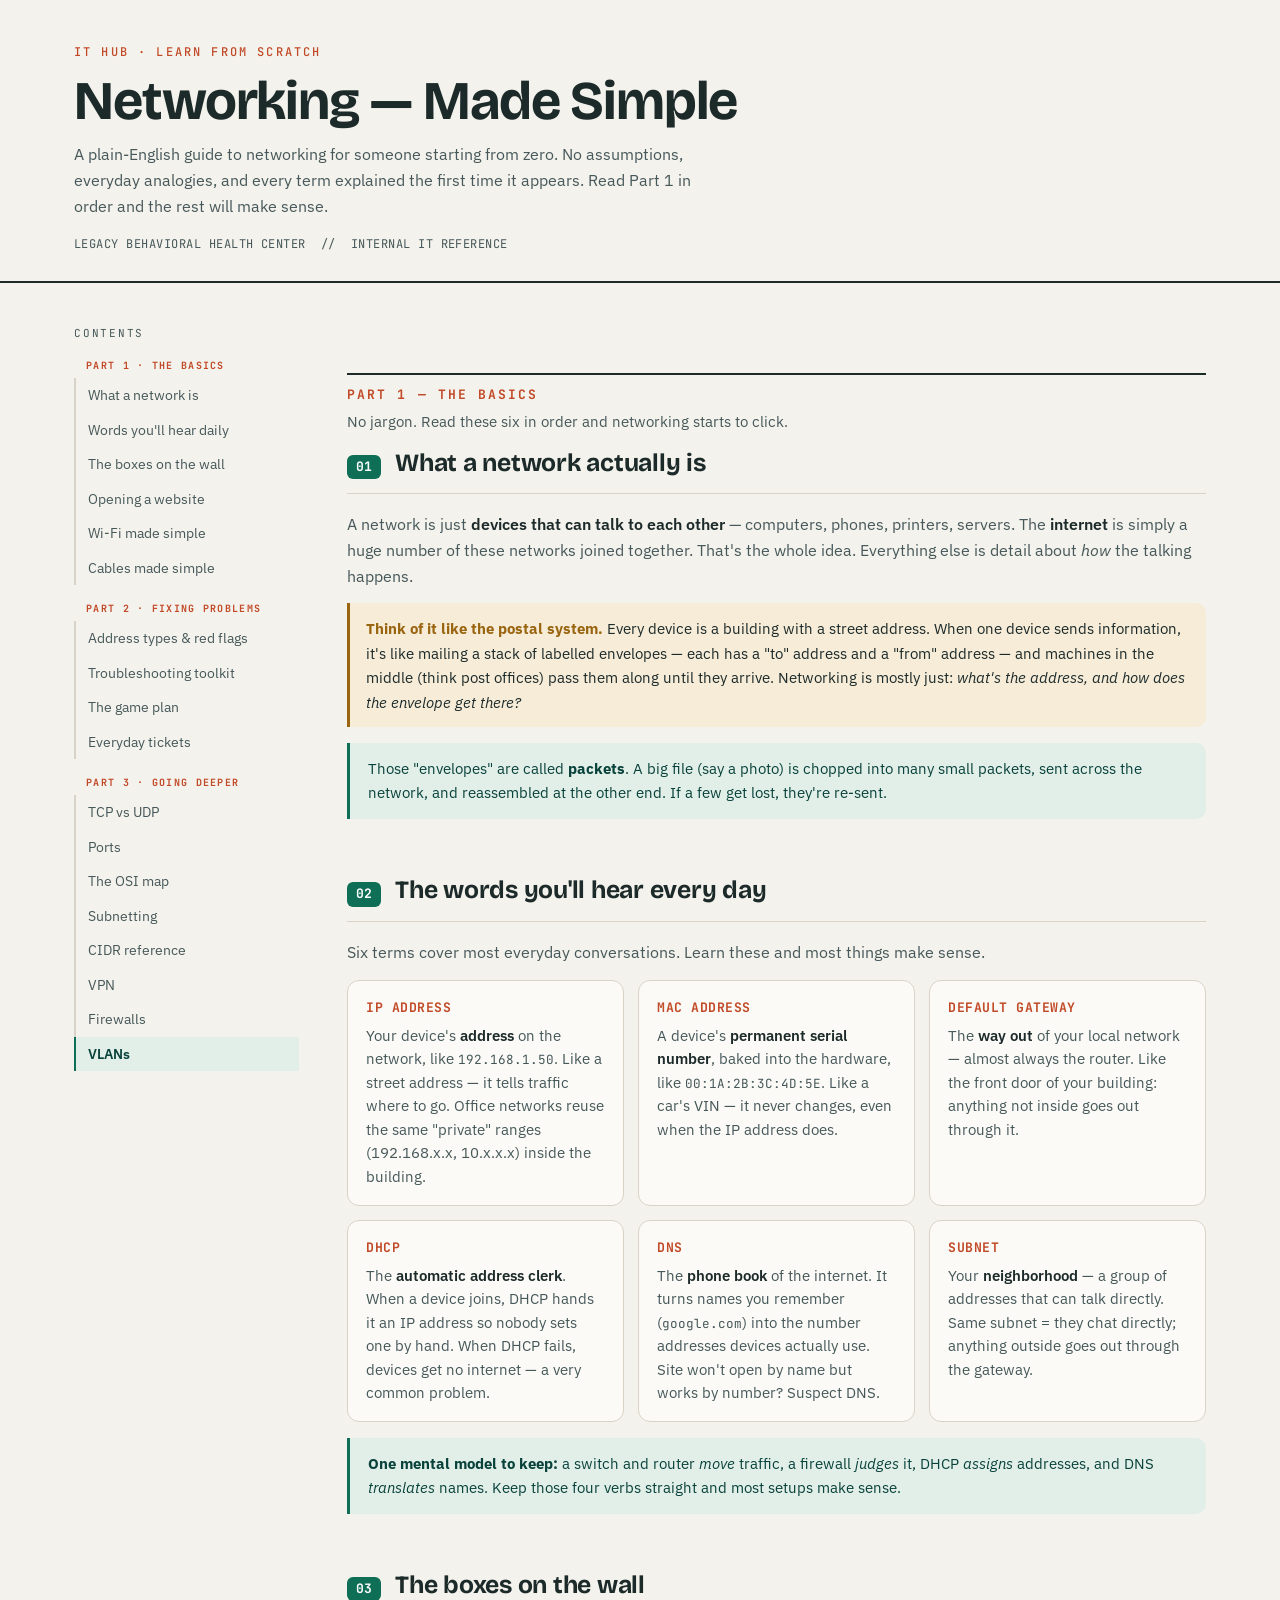
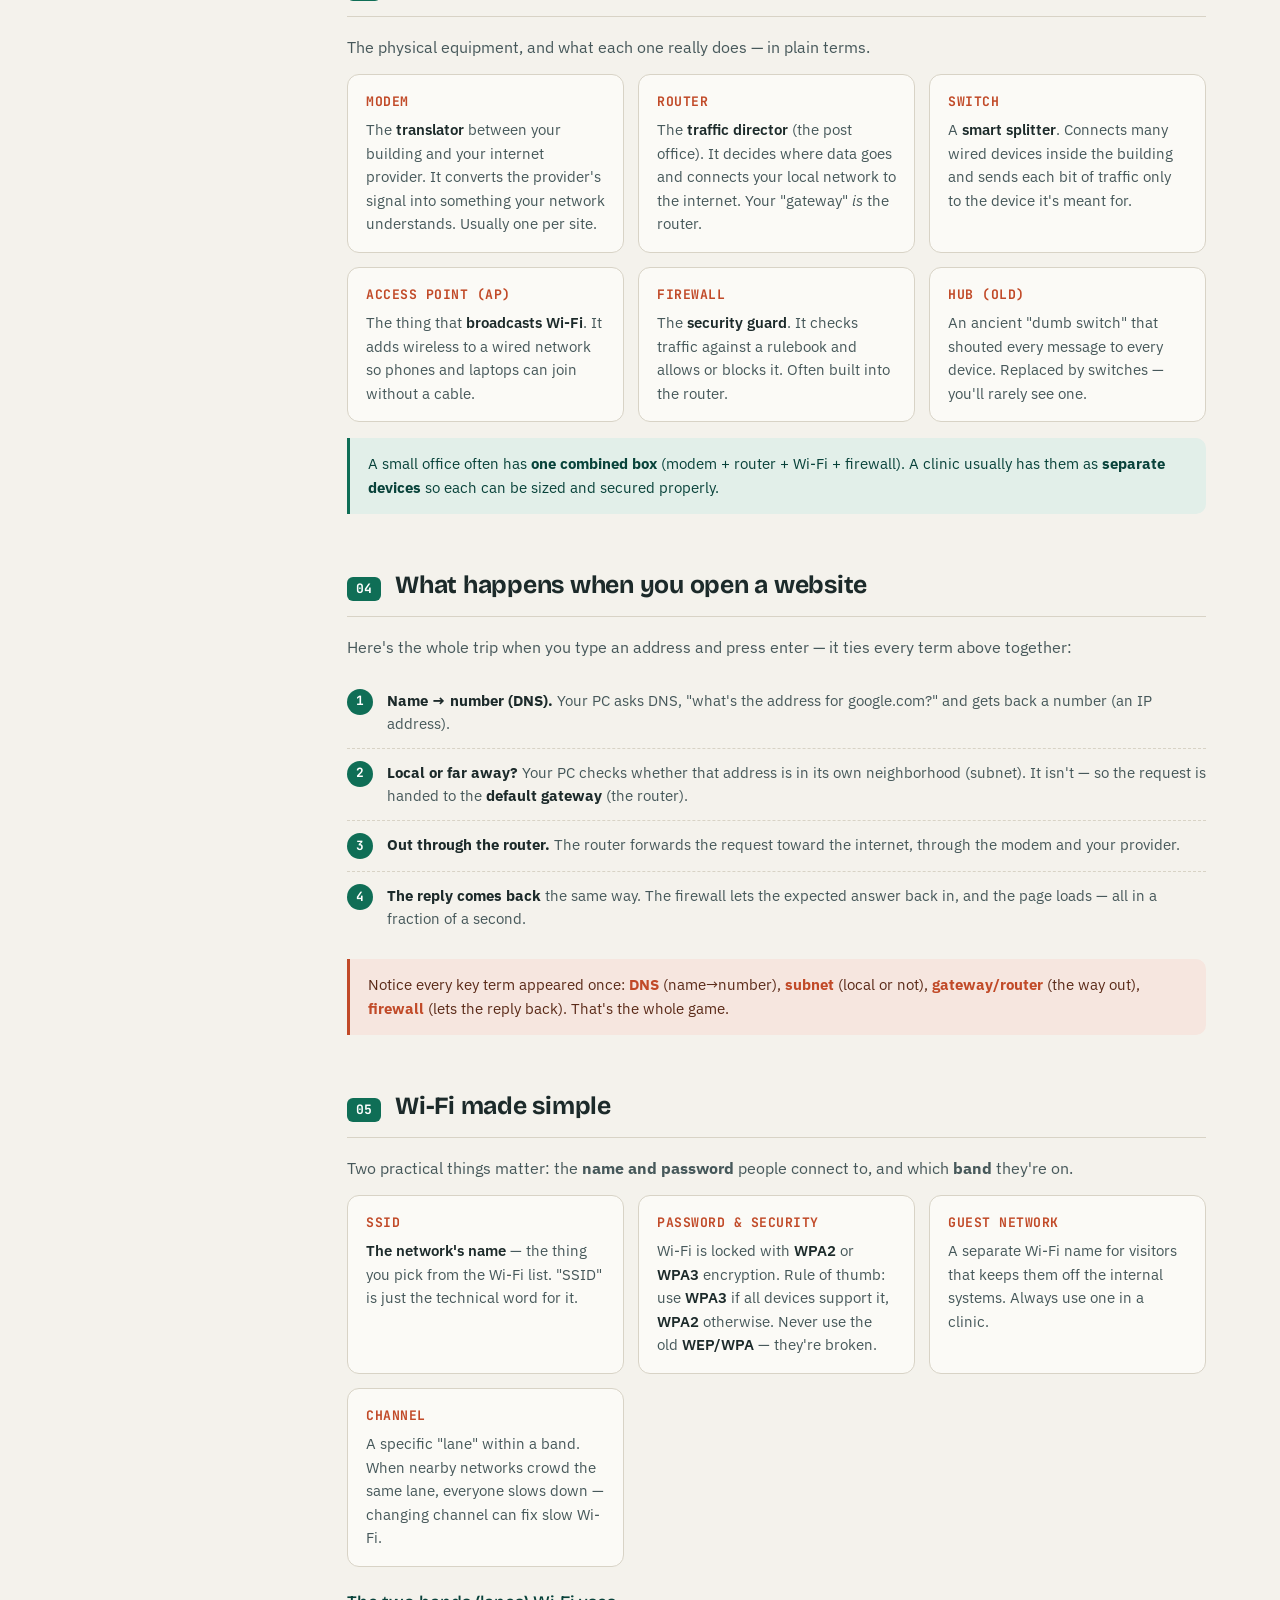
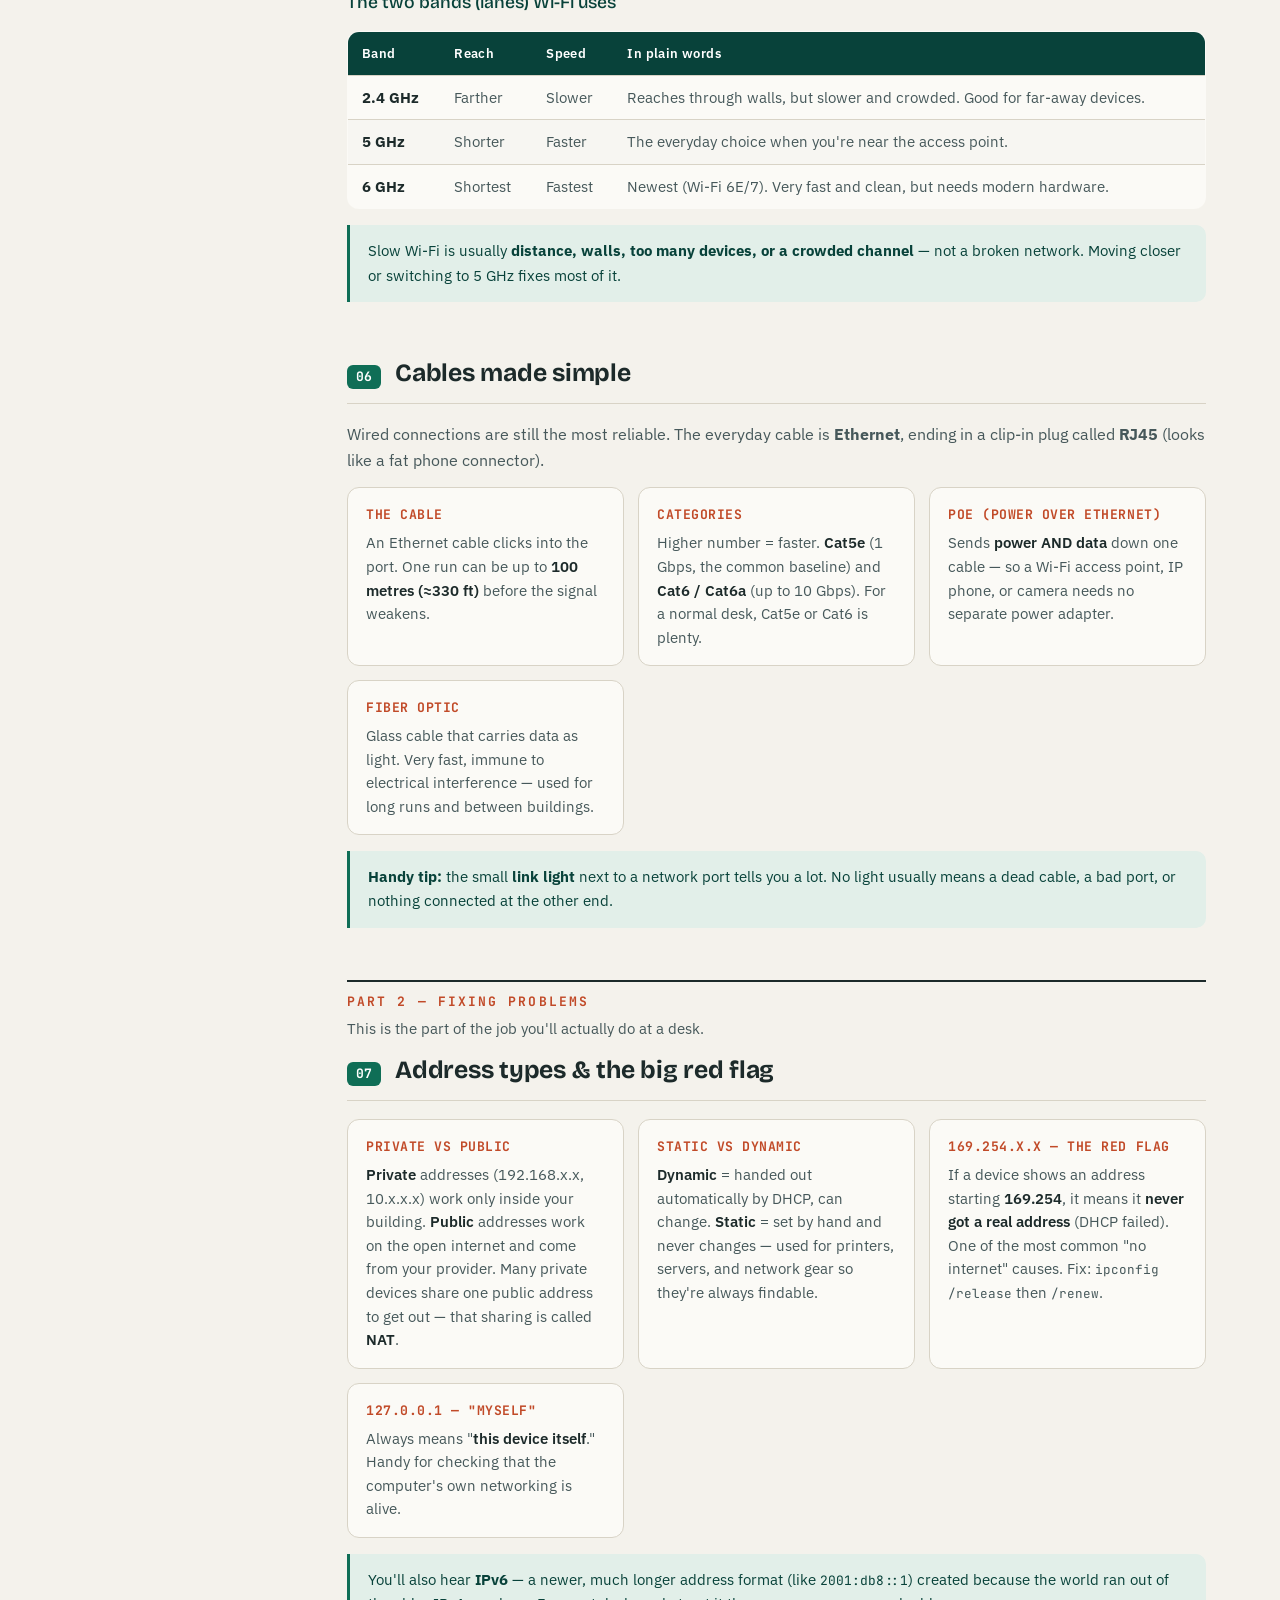
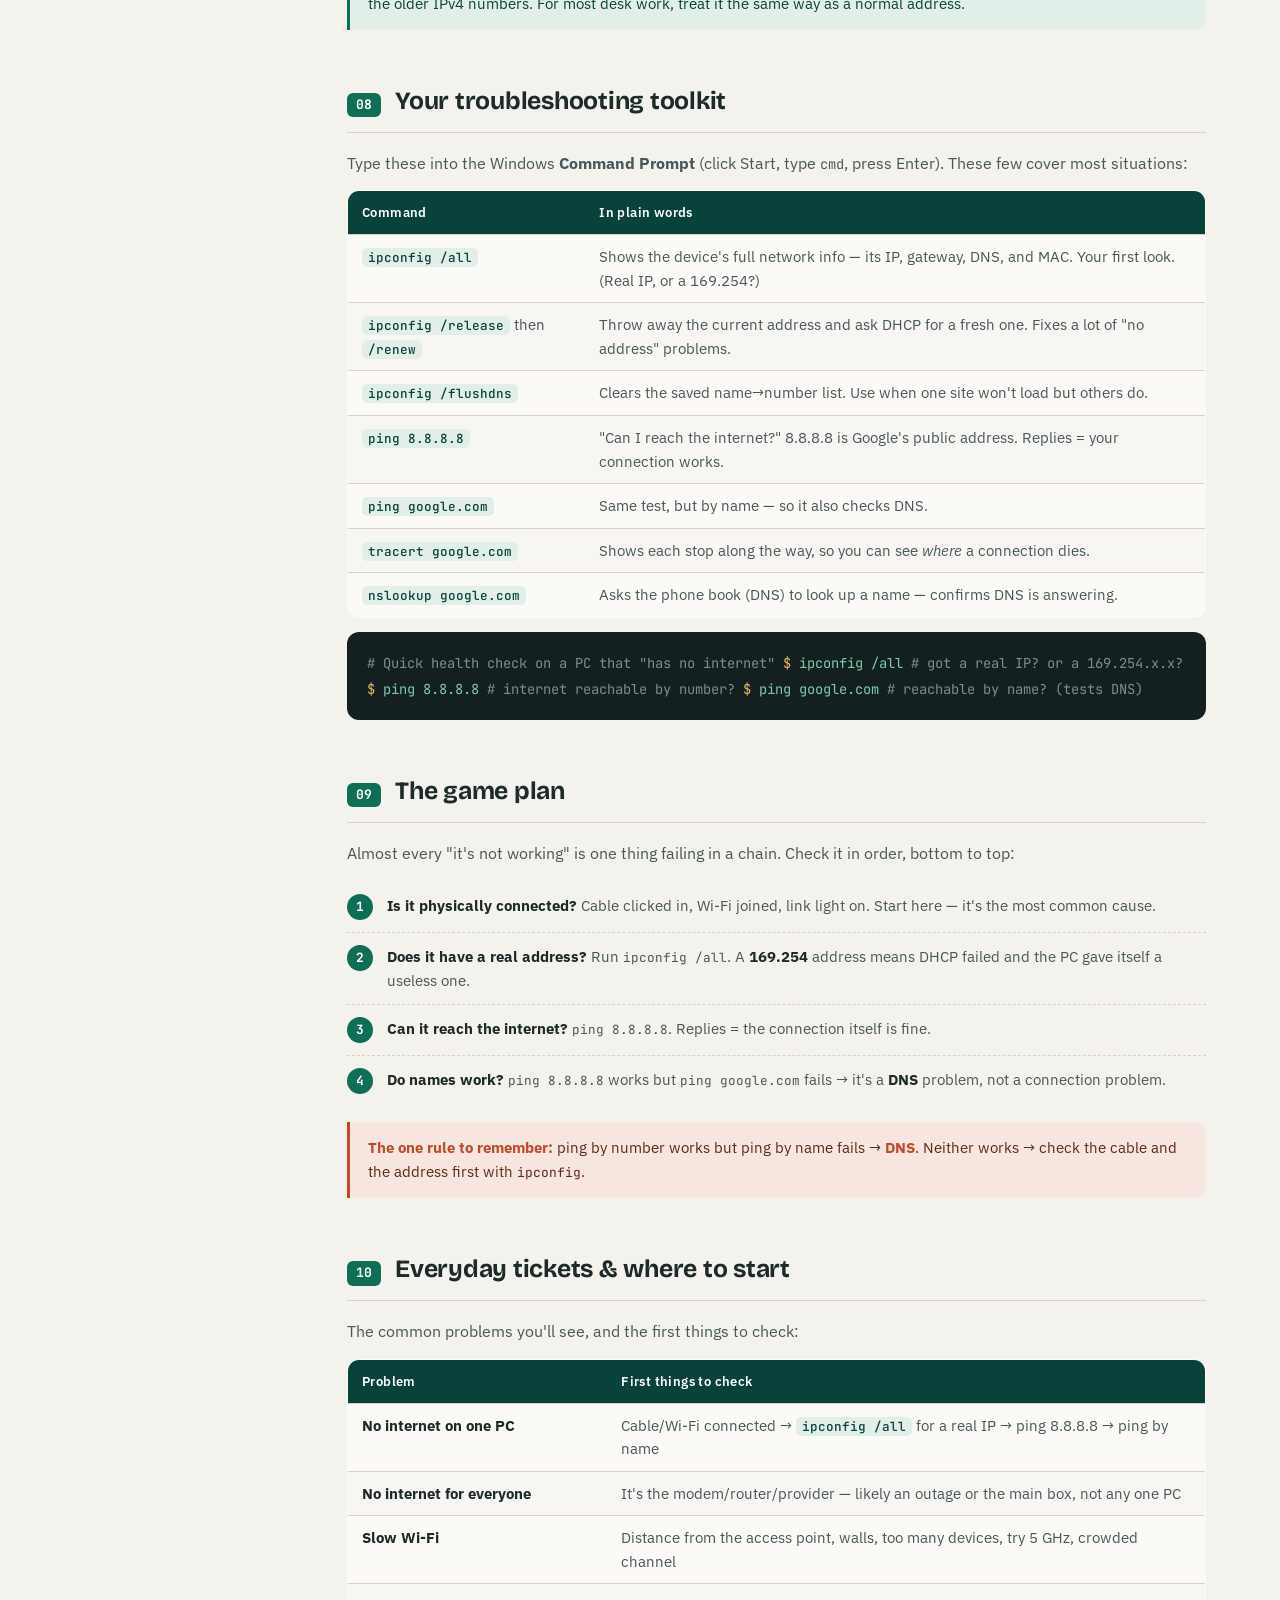
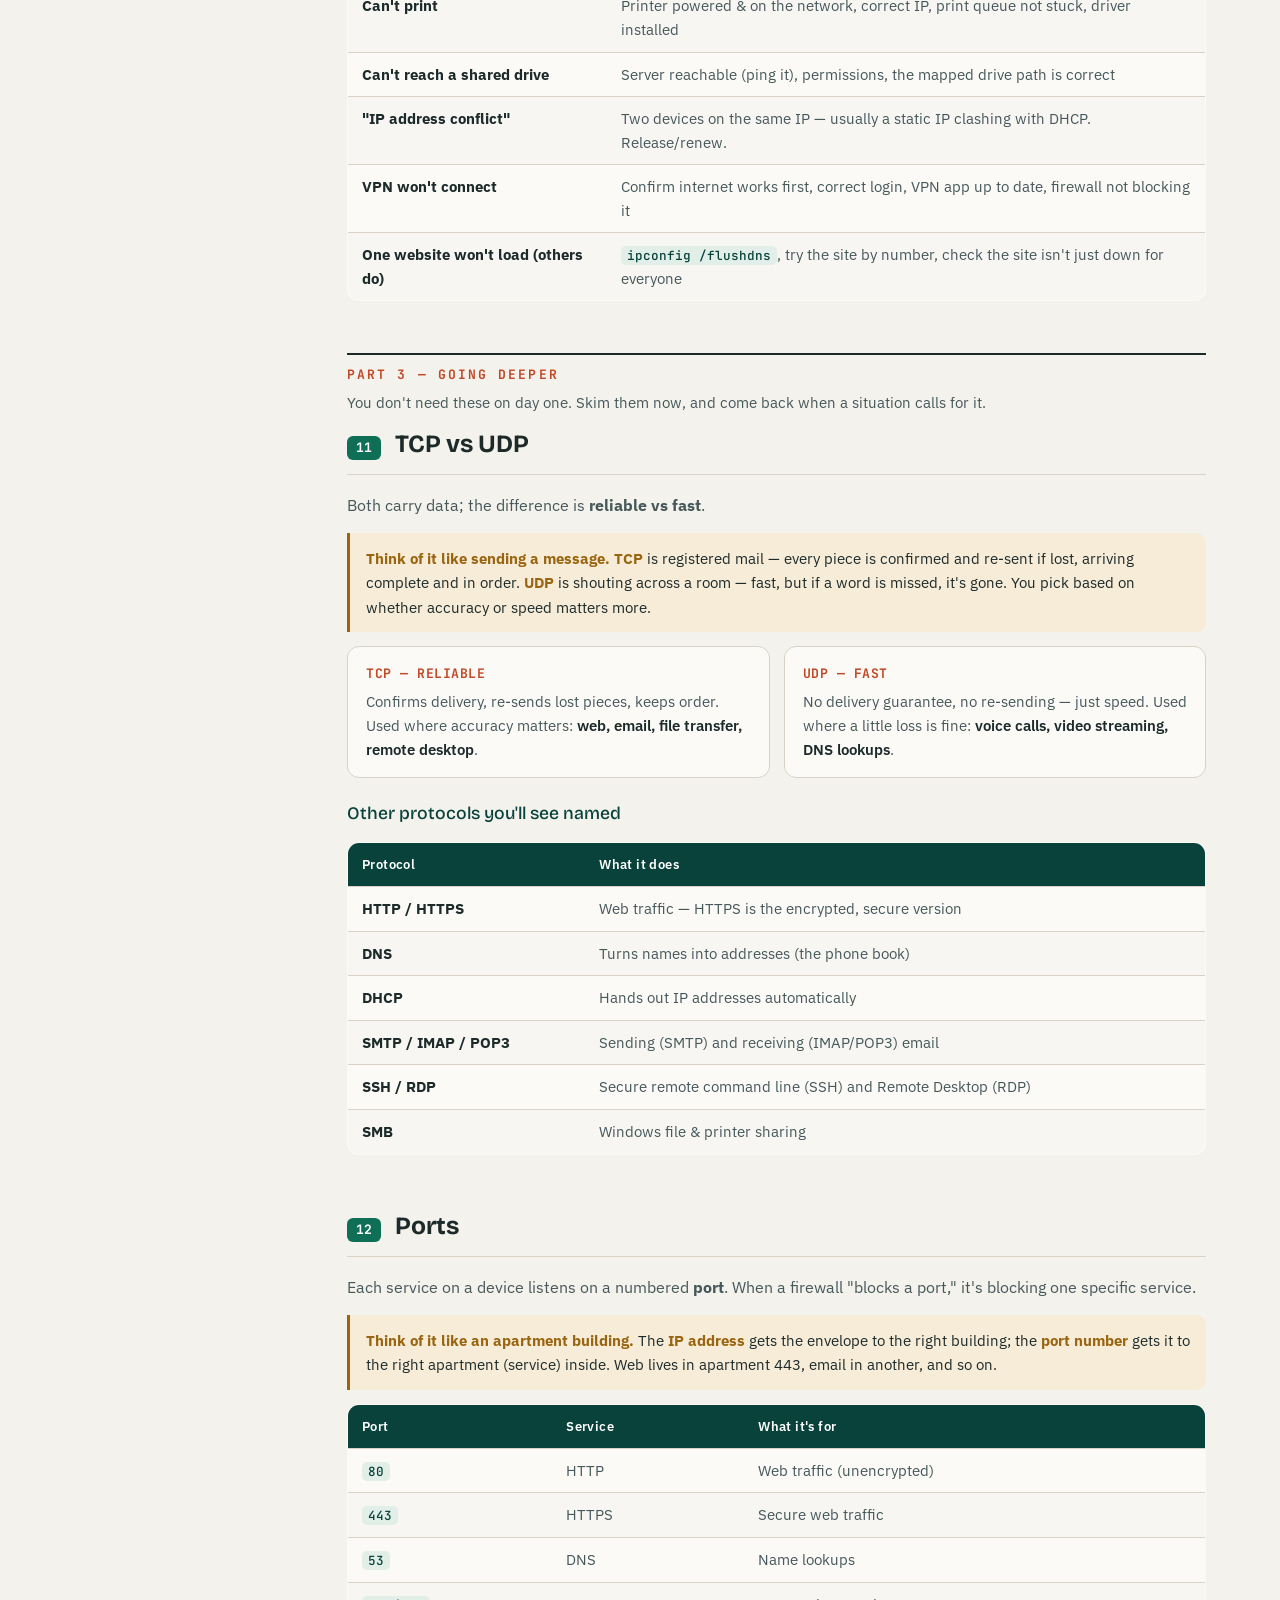
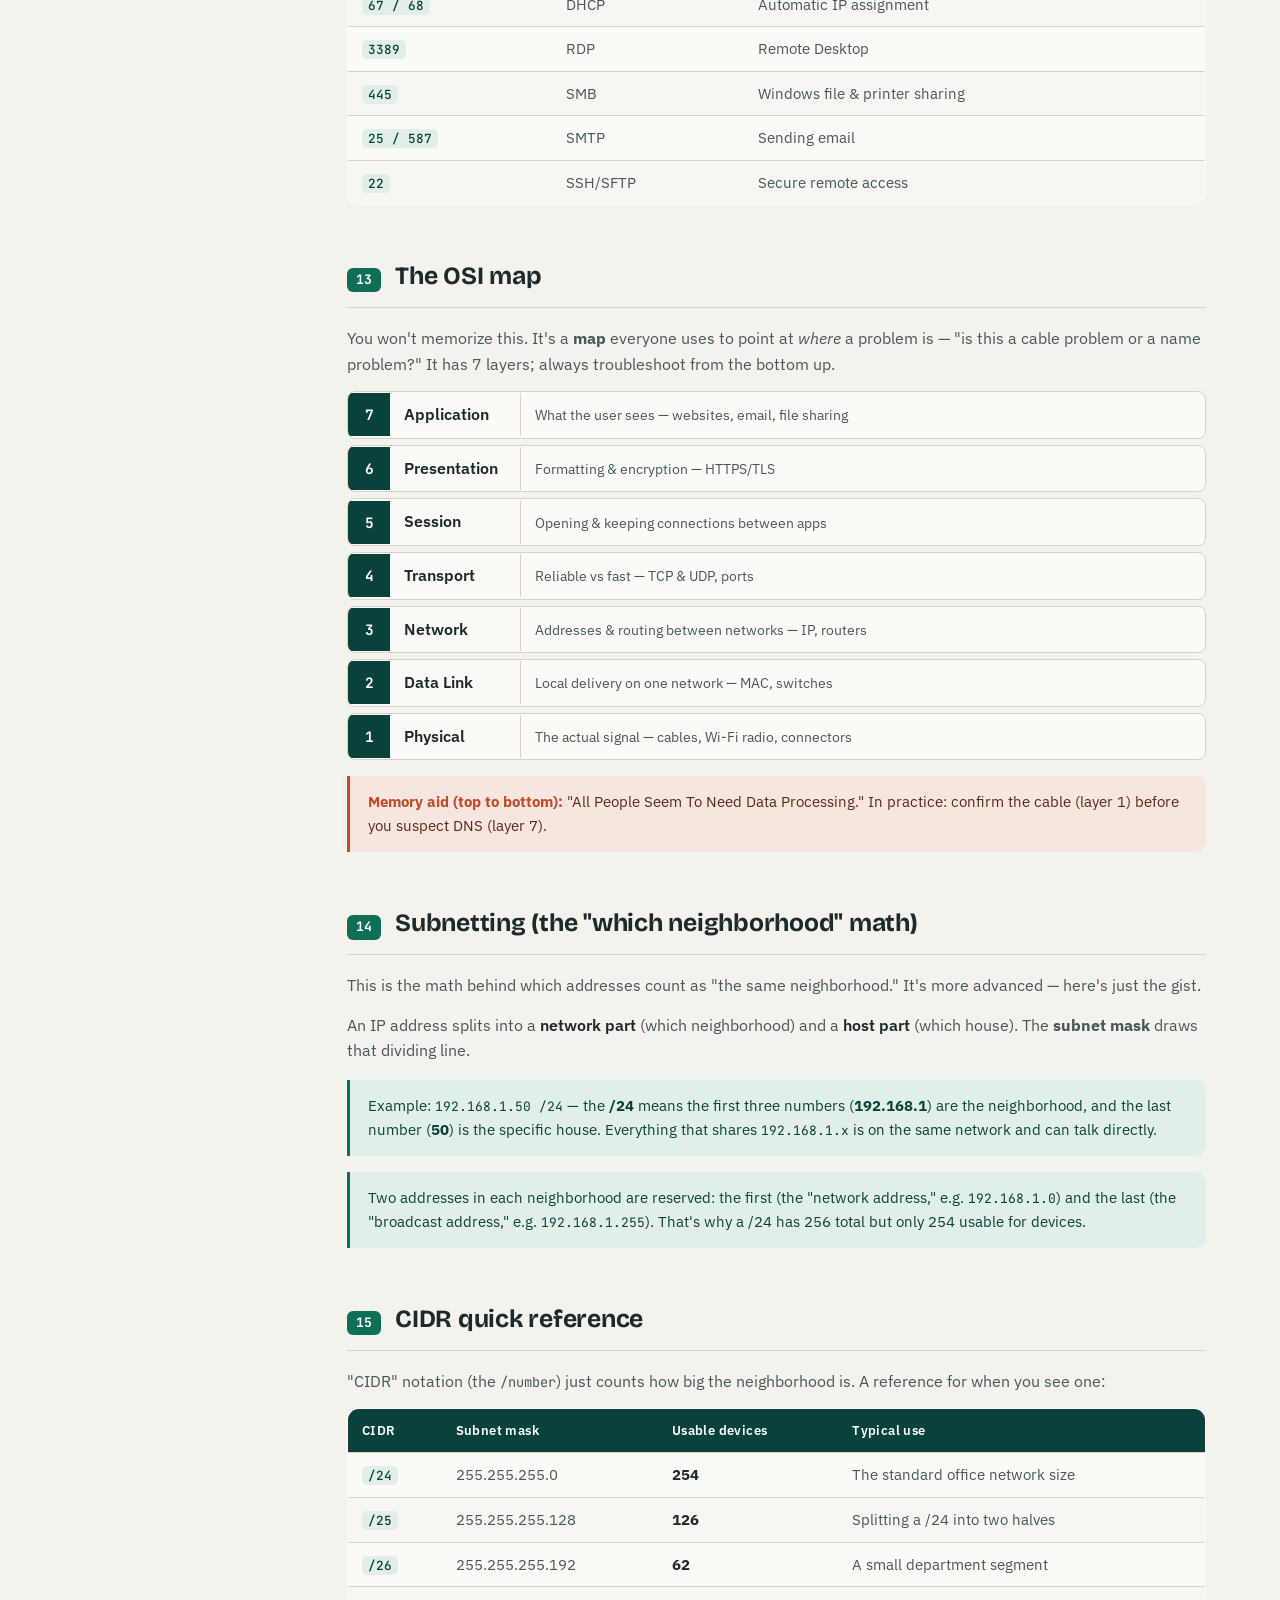
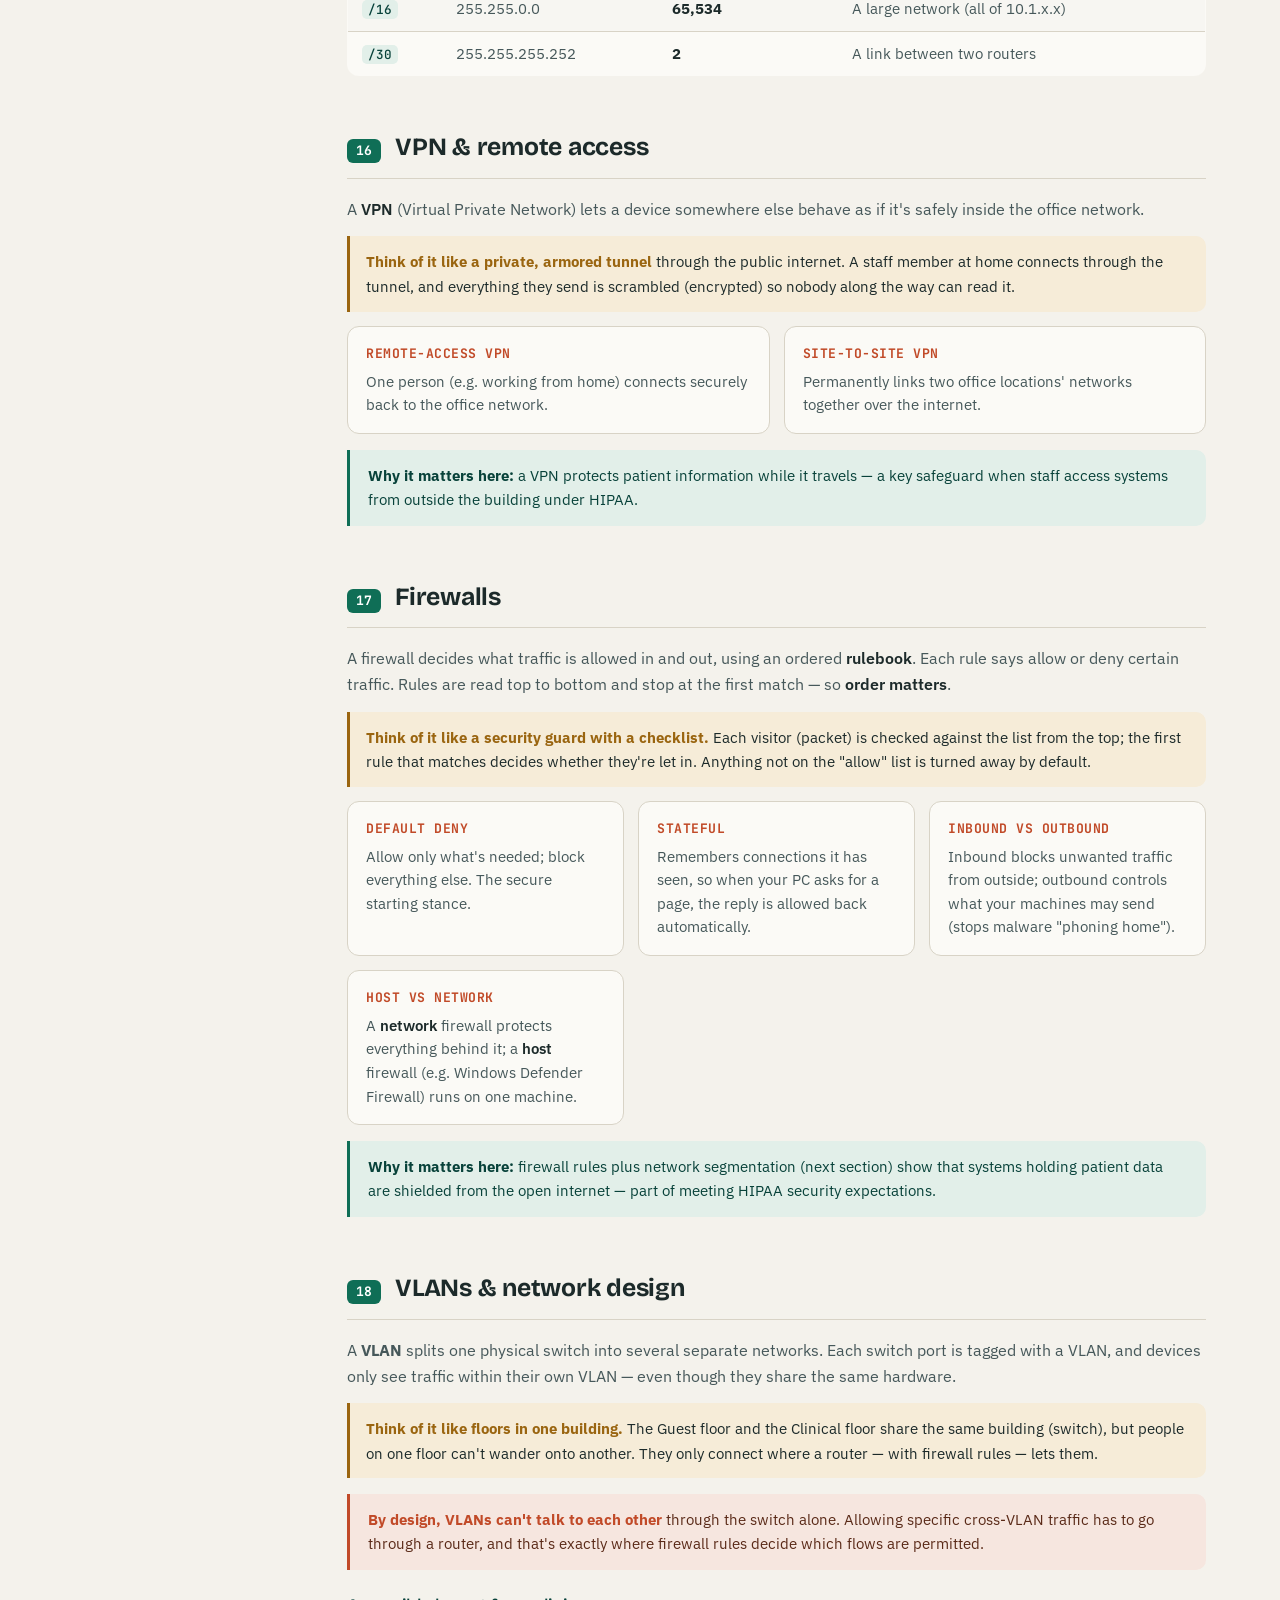
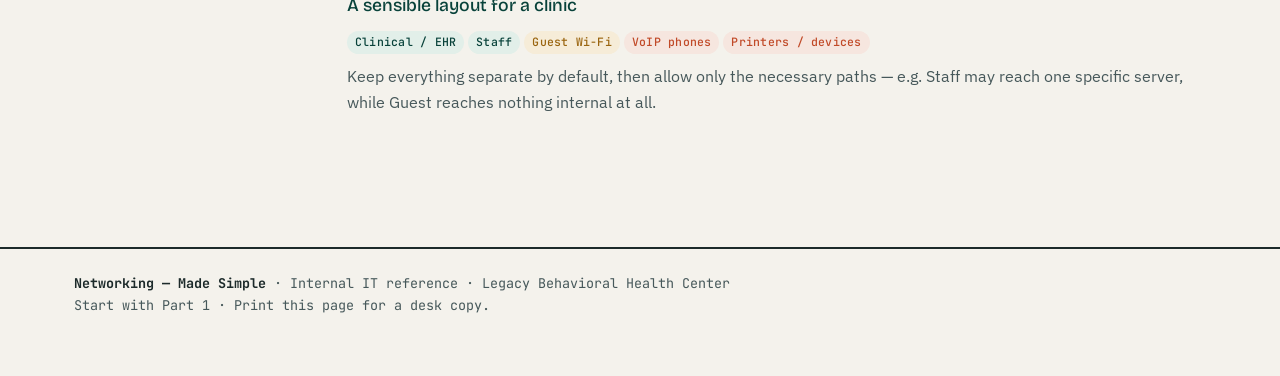
==== commit 998e18ef: "Add files via upload" ====
--- a/networking-cheat-sheet.html
+++ b/networking-cheat-sheet.html
@@ -163,15 +163,23 @@
     .term .c::before{color:#333}
     header.masthead{padding-top:0}
   }
+
+  .part{margin:48px 0 10px;padding-top:10px;border-top:2px solid var(--ink)}
+  .part-label{font-family:'JetBrains Mono',monospace;font-size:13px;letter-spacing:.16em;text-transform:uppercase;color:var(--coral);font-weight:700;display:block}
+  .part-sub{color:var(--ink-soft);font-size:.95rem;margin-top:4px}
+  .analogy{background:var(--amber-wash);border-left:3px solid var(--amber);border-radius:0 10px 10px 0;padding:13px 16px;margin:14px 0;font-size:.96rem}
+  .analogy b{color:var(--amber)}
+  .toc-part{display:block;font-family:'JetBrains Mono',monospace;font-size:10px;letter-spacing:.13em;text-transform:uppercase;color:var(--coral);margin:16px 0 4px;padding-left:12px;font-weight:700}
+  nav.toc a:first-of-type{margin-top:0}
 </style>
 </head>
 <body>
 
 <header class="masthead">
   <div class="wrap">
-    <span class="eyebrow">IT Hub · Reference</span>
-    <h1>Networking Cheat Sheet</h1>
-    <p>A complete working reference for the networking an MIS / IT support role relies on — from the mental models down to the commands you'll run at a desk: addressing, devices, protocols, wireless, cabling, troubleshooting, firewalls, and VLANs.</p>
+    <span class="eyebrow">IT Hub · Learn from scratch</span>
+    <h1>Networking — Made Simple</h1>
+    <p>A plain-English guide to networking for someone starting from zero. No assumptions, everyday analogies, and every term explained the first time it appears. Read Part 1 in order and the rest will make sense.</p>
     <div class="org">LEGACY BEHAVIORAL HEALTH CENTER &nbsp;//&nbsp; INTERNAL IT REFERENCE</div>
   </div>
 </header>
@@ -182,286 +190,297 @@
   <nav class="toc">
     <span class="label">Contents</span>
     <div class="links">
-      <a href="#fundamentals">Fundamentals</a>
-      <a href="#osi">OSI &amp; TCP/IP model</a>
-      <a href="#devices">Network devices</a>
-      <a href="#subnetting">IP &amp; subnetting</a>
+      <span class="toc-part">Part 1 · The basics</span>
+      <a href="#whatis">What a network is</a>
+      <a href="#words">Words you'll hear daily</a>
+      <a href="#boxes">The boxes on the wall</a>
+      <a href="#journey">Opening a website</a>
+      <a href="#wifi">Wi-Fi made simple</a>
+      <a href="#cables">Cables made simple</a>
+      <span class="toc-part">Part 2 · Fixing problems</span>
+      <a href="#iptypes">Address types &amp; red flags</a>
+      <a href="#commands">Troubleshooting toolkit</a>
+      <a href="#diagnose">The game plan</a>
+      <a href="#helpdesk">Everyday tickets</a>
+      <span class="toc-part">Part 3 · Going deeper</span>
+      <a href="#protocols">TCP vs UDP</a>
+      <a href="#ports">Ports</a>
+      <a href="#osi">The OSI map</a>
+      <a href="#subnetting">Subnetting</a>
       <a href="#cidr">CIDR reference</a>
-      <a href="#iptypes">IP address types</a>
-      <a href="#protocols">Protocols: TCP / UDP</a>
-      <a href="#ports">Common ports</a>
-      <a href="#wifi">Wi-Fi &amp; wireless</a>
-      <a href="#cabling">Cabling &amp; connectors</a>
-      <a href="#vpn">VPN &amp; remote access</a>
-      <a href="#commands">Troubleshooting</a>
-      <a href="#diagnose">Diagnostic flow</a>
+      <a href="#vpn">VPN</a>
       <a href="#firewall">Firewalls</a>
       <a href="#vlan">VLANs</a>
-      <a href="#helpdesk">Help-desk issues</a>
     </div>
   </nav>
 
   <main>
 
-    <section id="fundamentals">
-      <div class="sec-head"><span class="sec-num">01</span><h2>Networking fundamentals</h2></div>
-      <p class="lead">A network is devices that can talk to each other. Every device needs an <strong>address</strong> so traffic knows where to go, and boxes in the middle move that traffic to the right place. Almost everything is some version of "what's the address, and how does traffic get from A to B safely."</p>
-      <div class="grid2">
-        <div class="card"><h4>IP address</h4><p>A device's address on the network, e.g. <b>192.168.1.50</b>. Office networks use <b>private</b> ranges (192.168.x.x, 10.x.x.x) that only work inside the building.</p></div>
-        <div class="card"><h4>Subnet mask</h4><p>Defines how big a group of addresses is, e.g. <b>255.255.255.0</b>. Devices in the same subnet talk directly; anything outside goes via the gateway.</p></div>
-        <div class="card"><h4>Default gateway</h4><p>The "exit door" — usually the router's IP. Traffic destined for anything not local is sent here.</p></div>
-        <div class="card"><h4>MAC address</h4><p>A device's permanent hardware address, e.g. <b>00:1A:2B:3C:4D:5E</b>. Used to deliver traffic <i>within</i> the local network; IP is used <i>between</i> networks.</p></div>
-        <div class="card"><h4>DHCP</h4><p>Automatically hands out IP addresses when devices connect. A DHCP failure (no address, or a <b>169.254.x.x</b> address) is a very common "no internet" cause.</p></div>
-        <div class="card"><h4>DNS</h4><p>Translates names into addresses — turns <b>google.com</b> into an IP. Symptom: a site won't load by name but pings fine by IP = DNS problem.</p></div>
-      </div>
-      <div class="note"><b>The mental model:</b> a switch and router <i>move</i> traffic, a firewall <i>judges</i> it, DHCP <i>assigns</i> addresses, and DNS <i>translates</i> names. Keep those four verbs straight and most setups make sense.</div>
-    </section>
-
-    <section id="osi">
-      <div class="sec-head"><span class="sec-num">02</span><h2>The OSI &amp; TCP/IP model</h2></div>
-      <p class="lead">A layered map of how data travels. You rarely memorise all of it, but it's the framework everyone uses to <i>locate</i> a problem — "is this a layer 1 (cable) issue or a layer 3 (IP) issue?" The OSI model has 7 layers; the simpler TCP/IP model collapses them into 4.</p>
-      <div class="layer"><span class="lnum">7</span><span class="lname">Application</span><span class="lex">What the user sees — HTTP, DNS, email, file sharing</span></div>
-      <div class="layer"><span class="lnum">6</span><span class="lname">Presentation</span><span class="lex">Formatting &amp; encryption — TLS/SSL, file formats</span></div>
-      <div class="layer"><span class="lnum">5</span><span class="lname">Session</span><span class="lex">Opening &amp; maintaining connections between apps</span></div>
-      <div class="layer"><span class="lnum">4</span><span class="lname">Transport</span><span class="lex">Reliable vs fast delivery — TCP &amp; UDP, ports</span></div>
-      <div class="layer"><span class="lnum">3</span><span class="lname">Network</span><span class="lex">Addressing &amp; routing between networks — IP, routers</span></div>
-      <div class="layer"><span class="lnum">2</span><span class="lname">Data Link</span><span class="lex">Local delivery on one network — MAC, switches, VLANs</span></div>
-      <div class="layer"><span class="lnum">1</span><span class="lname">Physical</span><span class="lex">The actual signal — cables, Wi-Fi radio, connectors</span></div>
-      <div class="callout"><b>Memory aid (top to bottom):</b> "All People Seem To Need Data Processing." Troubleshoot from the bottom up — confirm the cable (1) before you suspect DNS (7).</div>
-    </section>
-
-    <section id="devices">
-      <div class="sec-head"><span class="sec-num">03</span><h2>Network devices</h2></div>
-      <p class="lead">The physical boxes and what each one actually does:</p>
+    <div class="part"><span class="part-label">Part 1 — The basics</span><p class="part-sub">No jargon. Read these six in order and networking starts to click.</p></div>
+
+    <section id="whatis">
+      <div class="sec-head"><span class="sec-num">01</span><h2>What a network actually is</h2></div>
+      <p class="lead">A network is just <strong>devices that can talk to each other</strong> — computers, phones, printers, servers. The <strong>internet</strong> is simply a huge number of these networks joined together. That's the whole idea. Everything else is detail about <i>how</i> the talking happens.</p>
+      <div class="analogy"><b>Think of it like the postal system.</b> Every device is a building with a street address. When one device sends information, it's like mailing a stack of labelled envelopes — each has a "to" address and a "from" address — and machines in the middle (think post offices) pass them along until they arrive. Networking is mostly just: <i>what's the address, and how does the envelope get there?</i></div>
+      <div class="note">Those "envelopes" are called <b>packets</b>. A big file (say a photo) is chopped into many small packets, sent across the network, and reassembled at the other end. If a few get lost, they're re-sent.</div>
+    </section>
+
+    <section id="words">
+      <div class="sec-head"><span class="sec-num">02</span><h2>The words you'll hear every day</h2></div>
+      <p class="lead">Six terms cover most everyday conversations. Learn these and most things make sense.</p>
+      <div class="grid2">
+        <div class="card"><h4>IP address</h4><p>Your device's <b>address</b> on the network, like <code>192.168.1.50</code>. Like a street address — it tells traffic where to go. Office networks reuse the same "private" ranges (192.168.x.x, 10.x.x.x) inside the building.</p></div>
+        <div class="card"><h4>MAC address</h4><p>A device's <b>permanent serial number</b>, baked into the hardware, like <code>00:1A:2B:3C:4D:5E</code>. Like a car's VIN — it never changes, even when the IP address does.</p></div>
+        <div class="card"><h4>Default gateway</h4><p>The <b>way out</b> of your local network — almost always the router. Like the front door of your building: anything not inside goes out through it.</p></div>
+        <div class="card"><h4>DHCP</h4><p>The <b>automatic address clerk</b>. When a device joins, DHCP hands it an IP address so nobody sets one by hand. When DHCP fails, devices get no internet — a very common problem.</p></div>
+        <div class="card"><h4>DNS</h4><p>The <b>phone book</b> of the internet. It turns names you remember (<code>google.com</code>) into the number addresses devices actually use. Site won't open by name but works by number? Suspect DNS.</p></div>
+        <div class="card"><h4>Subnet</h4><p>Your <b>neighborhood</b> — a group of addresses that can talk directly. Same subnet = they chat directly; anything outside goes out through the gateway.</p></div>
+      </div>
+      <div class="note"><b>One mental model to keep:</b> a switch and router <i>move</i> traffic, a firewall <i>judges</i> it, DHCP <i>assigns</i> addresses, and DNS <i>translates</i> names. Keep those four verbs straight and most setups make sense.</div>
+    </section>
+
+    <section id="boxes">
+      <div class="sec-head"><span class="sec-num">03</span><h2>The boxes on the wall</h2></div>
+      <p class="lead">The physical equipment, and what each one really does — in plain terms.</p>
+      <div class="grid2">
+        <div class="card"><h4>Modem</h4><p>The <b>translator</b> between your building and your internet provider. It converts the provider's signal into something your network understands. Usually one per site.</p></div>
+        <div class="card"><h4>Router</h4><p>The <b>traffic director</b> (the post office). It decides where data goes and connects your local network to the internet. Your "gateway" <i>is</i> the router.</p></div>
+        <div class="card"><h4>Switch</h4><p>A <b>smart splitter</b>. Connects many wired devices inside the building and sends each bit of traffic only to the device it's meant for.</p></div>
+        <div class="card"><h4>Access Point (AP)</h4><p>The thing that <b>broadcasts Wi-Fi</b>. It adds wireless to a wired network so phones and laptops can join without a cable.</p></div>
+        <div class="card"><h4>Firewall</h4><p>The <b>security guard</b>. It checks traffic against a rulebook and allows or blocks it. Often built into the router.</p></div>
+        <div class="card"><h4>Hub (old)</h4><p>An ancient "dumb switch" that shouted every message to every device. Replaced by switches — you'll rarely see one.</p></div>
+      </div>
+      <div class="note">A small office often has <b>one combined box</b> (modem + router + Wi-Fi + firewall). A clinic usually has them as <b>separate devices</b> so each can be sized and secured properly.</div>
+    </section>
+
+    <section id="journey">
+      <div class="sec-head"><span class="sec-num">04</span><h2>What happens when you open a website</h2></div>
+      <p class="lead">Here's the whole trip when you type an address and press enter — it ties every term above together:</p>
+      <div class="flow">
+        <div class="flow-step"><span class="flow-q">1</span><div><p><b>Name &rarr; number (DNS).</b> Your PC asks DNS, "what's the address for google.com?" and gets back a number (an IP address).</p></div></div>
+        <div class="flow-step"><span class="flow-q">2</span><div><p><b>Local or far away?</b> Your PC checks whether that address is in its own neighborhood (subnet). It isn't — so the request is handed to the <b>default gateway</b> (the router).</p></div></div>
+        <div class="flow-step"><span class="flow-q">3</span><div><p><b>Out through the router.</b> The router forwards the request toward the internet, through the modem and your provider.</p></div></div>
+        <div class="flow-step"><span class="flow-q">4</span><div><p><b>The reply comes back</b> the same way. The firewall lets the expected answer back in, and the page loads — all in a fraction of a second.</p></div></div>
+      </div>
+      <div class="callout">Notice every key term appeared once: <b>DNS</b> (name&rarr;number), <b>subnet</b> (local or not), <b>gateway/router</b> (the way out), <b>firewall</b> (lets the reply back). That's the whole game.</div>
+    </section>
+
+    <section id="wifi">
+      <div class="sec-head"><span class="sec-num">05</span><h2>Wi-Fi made simple</h2></div>
+      <p class="lead">Two practical things matter: the <b>name and password</b> people connect to, and which <b>band</b> they're on.</p>
+      <div class="grid2">
+        <div class="card"><h4>SSID</h4><p><b>The network's name</b> — the thing you pick from the Wi-Fi list. "SSID" is just the technical word for it.</p></div>
+        <div class="card"><h4>Password &amp; security</h4><p>Wi-Fi is locked with <b>WPA2</b> or <b>WPA3</b> encryption. Rule of thumb: use <b>WPA3</b> if all devices support it, <b>WPA2</b> otherwise. Never use the old <b>WEP/WPA</b> — they're broken.</p></div>
+        <div class="card"><h4>Guest network</h4><p>A separate Wi-Fi name for visitors that keeps them off the internal systems. Always use one in a clinic.</p></div>
+        <div class="card"><h4>Channel</h4><p>A specific "lane" within a band. When nearby networks crowd the same lane, everyone slows down — changing channel can fix slow Wi-Fi.</p></div>
+      </div>
+      <h3>The two bands (lanes) Wi-Fi uses</h3>
       <table>
-        <thead><tr><th>Device</th><th>Job</th><th>Operates at</th></tr></thead>
+        <thead><tr><th>Band</th><th>Reach</th><th>Speed</th><th>In plain words</th></tr></thead>
         <tbody>
-          <tr><td><b>Modem</b></td><td>Connects your site to the ISP — converts the carrier signal to/from network data</td><td>Layer 1</td></tr>
-          <tr><td><b>Router</b></td><td>Joins different networks and routes traffic between them (LAN ↔ internet)</td><td>Layer 3</td></tr>
-          <tr><td><b>Switch</b></td><td>Connects devices within one network; moves traffic by MAC address</td><td>Layer 2</td></tr>
-          <tr><td><b>Access point (AP)</b></td><td>Adds Wi-Fi to a wired network — bridges wireless clients onto the LAN</td><td>Layer 2</td></tr>
-          <tr><td><b>Firewall</b></td><td>Filters traffic in/out against rules; often combined with the router</td><td>Layers 3–7</td></tr>
-          <tr><td><b>Hub</b></td><td>Legacy "dumb" repeater — sends everything to every port. Replaced by switches</td><td>Layer 1</td></tr>
+          <tr><td><b>2.4 GHz</b></td><td>Farther</td><td>Slower</td><td>Reaches through walls, but slower and crowded. Good for far-away devices.</td></tr>
+          <tr><td><b>5 GHz</b></td><td>Shorter</td><td>Faster</td><td>The everyday choice when you're near the access point.</td></tr>
+          <tr><td><b>6 GHz</b></td><td>Shortest</td><td>Fastest</td><td>Newest (Wi-Fi 6E/7). Very fast and clean, but needs modern hardware.</td></tr>
         </tbody>
       </table>
-      <div class="note">Many small sites use a single combined <b>modem-router-firewall-AP</b> box. In a larger setup like a clinic, these are usually separate devices so each can be sized and secured independently.</div>
-    </section>
-
-    <section id="subnetting">
-      <div class="sec-head"><span class="sec-num">04</span><h2>IP addressing &amp; subnetting</h2></div>
-      <p class="lead">An IPv4 address is 32 bits, written as four octets (each 0–255). The address splits into a <strong>network portion</strong> (which network) and a <strong>host portion</strong> (which device). The subnet mask draws that dividing line.</p>
-      <div class="note">Example: <code>192.168.1.50 /24</code> — the <b>/24</b> means the first 24 bits (the first three octets, <b>192.168.1</b>) are the network. The last octet (<b>50</b>) identifies the host. Everything sharing <code>192.168.1.x</code> is on the same network.</div>
-      <h3>Reserved addresses</h3>
-      <p class="lead">Two addresses in every subnet are reserved and not usable by devices: the first is the <strong>network address</strong> (e.g. <code>192.168.1.0</code>) and the last is the <strong>broadcast address</strong> (e.g. <code>192.168.1.255</code>). That's why a /24 has 256 total addresses but only 254 usable.</p>
-    </section>
-
-    <section id="cidr">
-      <div class="sec-head"><span class="sec-num">05</span><h2>CIDR quick reference</h2></div>
-      <p class="lead">CIDR notation just counts how many bits belong to the network. The ones you'll meet most often:</p>
+      <div class="note">Slow Wi-Fi is usually <b>distance, walls, too many devices, or a crowded channel</b> — not a broken network. Moving closer or switching to 5 GHz fixes most of it.</div>
+    </section>
+
+    <section id="cables">
+      <div class="sec-head"><span class="sec-num">06</span><h2>Cables made simple</h2></div>
+      <p class="lead">Wired connections are still the most reliable. The everyday cable is <b>Ethernet</b>, ending in a clip-in plug called <b>RJ45</b> (looks like a fat phone connector).</p>
+      <div class="grid2">
+        <div class="card"><h4>The cable</h4><p>An Ethernet cable clicks into the port. One run can be up to <b>100 metres (≈330 ft)</b> before the signal weakens.</p></div>
+        <div class="card"><h4>Categories</h4><p>Higher number = faster. <b>Cat5e</b> (1 Gbps, the common baseline) and <b>Cat6 / Cat6a</b> (up to 10 Gbps). For a normal desk, Cat5e or Cat6 is plenty.</p></div>
+        <div class="card"><h4>PoE (Power over Ethernet)</h4><p>Sends <b>power AND data</b> down one cable — so a Wi-Fi access point, IP phone, or camera needs no separate power adapter.</p></div>
+        <div class="card"><h4>Fiber optic</h4><p>Glass cable that carries data as light. Very fast, immune to electrical interference — used for long runs and between buildings.</p></div>
+      </div>
+      <div class="note"><b>Handy tip:</b> the small <b>link light</b> next to a network port tells you a lot. No light usually means a dead cable, a bad port, or nothing connected at the other end.</div>
+    </section>
+
+    <div class="part"><span class="part-label">Part 2 — Fixing problems</span><p class="part-sub">This is the part of the job you'll actually do at a desk.</p></div>
+
+    <section id="iptypes">
+      <div class="sec-head"><span class="sec-num">07</span><h2>Address types &amp; the big red flag</h2></div>
+      <div class="grid2">
+        <div class="card"><h4>Private vs public</h4><p><b>Private</b> addresses (192.168.x.x, 10.x.x.x) work only inside your building. <b>Public</b> addresses work on the open internet and come from your provider. Many private devices share one public address to get out — that sharing is called <b>NAT</b>.</p></div>
+        <div class="card"><h4>Static vs dynamic</h4><p><b>Dynamic</b> = handed out automatically by DHCP, can change. <b>Static</b> = set by hand and never changes — used for printers, servers, and network gear so they're always findable.</p></div>
+        <div class="card"><h4>169.254.x.x — the red flag</h4><p>If a device shows an address starting <b>169.254</b>, it means it <b>never got a real address</b> (DHCP failed). One of the most common "no internet" causes. Fix: <code>ipconfig /release</code> then <code>/renew</code>.</p></div>
+        <div class="card"><h4>127.0.0.1 — "myself"</h4><p>Always means "<b>this device itself</b>." Handy for checking that the computer's own networking is alive.</p></div>
+      </div>
+      <div class="note">You'll also hear <b>IPv6</b> — a newer, much longer address format (like <code>2001:db8::1</code>) created because the world ran out of the older IPv4 numbers. For most desk work, treat it the same way as a normal address.</div>
+    </section>
+
+    <section id="commands">
+      <div class="sec-head"><span class="sec-num">08</span><h2>Your troubleshooting toolkit</h2></div>
+      <p class="lead">Type these into the Windows <b>Command Prompt</b> (click Start, type <code>cmd</code>, press Enter). These few cover most situations:</p>
       <table>
-        <thead><tr><th>CIDR</th><th>Subnet mask</th><th>Usable hosts</th><th>Typical use</th></tr></thead>
+        <thead><tr><th>Command</th><th>In plain words</th></tr></thead>
         <tbody>
-          <tr><td><code>/24</code></td><td>255.255.255.0</td><td><b>254</b></td><td>Standard small office network</td></tr>
-          <tr><td><code>/25</code></td><td>255.255.255.128</td><td><b>126</b></td><td>Splitting a /24 into two halves</td></tr>
-          <tr><td><code>/26</code></td><td>255.255.255.192</td><td><b>62</b></td><td>Small department segment</td></tr>
-          <tr><td><code>/16</code></td><td>255.255.0.0</td><td><b>65,534</b></td><td>Large network (all of 10.1.x.x)</td></tr>
-          <tr><td><code>/30</code></td><td>255.255.255.252</td><td><b>2</b></td><td>Point-to-point link between two routers</td></tr>
+          <tr><td><code>ipconfig /all</code></td><td>Shows the device's full network info — its IP, gateway, DNS, and MAC. Your first look. (Real IP, or a 169.254?)</td></tr>
+          <tr><td><code>ipconfig /release</code> then <code>/renew</code></td><td>Throw away the current address and ask DHCP for a fresh one. Fixes a lot of "no address" problems.</td></tr>
+          <tr><td><code>ipconfig /flushdns</code></td><td>Clears the saved name&rarr;number list. Use when one site won't load but others do.</td></tr>
+          <tr><td><code>ping 8.8.8.8</code></td><td>"Can I reach the internet?" 8.8.8.8 is Google's public address. Replies = your connection works.</td></tr>
+          <tr><td><code>ping google.com</code></td><td>Same test, but by name — so it also checks DNS.</td></tr>
+          <tr><td><code>tracert google.com</code></td><td>Shows each stop along the way, so you can see <i>where</i> a connection dies.</td></tr>
+          <tr><td><code>nslookup google.com</code></td><td>Asks the phone book (DNS) to look up a name — confirms DNS is answering.</td></tr>
         </tbody>
       </table>
-    </section>
-
-    <section id="iptypes">
-      <div class="sec-head"><span class="sec-num">06</span><h2>IP address types</h2></div>
-      <div class="grid2">
-        <div class="card"><h4>Private vs public</h4><p><b>Private</b> (192.168.x.x, 10.x.x.x, 172.16–31.x.x) work only inside your network. <b>Public</b> addresses are routable on the internet and assigned by your ISP.</p></div>
-        <div class="card"><h4>Static vs dynamic</h4><p><b>Dynamic</b> addresses are assigned by DHCP and can change. <b>Static</b> addresses are set manually and stay fixed — used for servers, printers, and network gear.</p></div>
-        <div class="card"><h4>APIPA — 169.254.x.x</h4><p>A self-assigned address a device gives itself when DHCP fails. Seeing this is a red flag: the device never got a real address.</p></div>
-        <div class="card"><h4>Loopback — 127.0.0.1</h4><p>Always refers to "this device itself." <code>ping 127.0.0.1</code> tests whether the local network stack is working at all.</p></div>
-        <div class="card"><h4>IPv4 vs IPv6</h4><p><b>IPv4</b> is the familiar 32-bit dotted format. <b>IPv6</b> is a much larger 128-bit format (e.g. <code>2001:db8::1</code>) created because IPv4 addresses ran out.</p></div>
-        <div class="card"><h4>NAT</h4><p>Lets many private IPs share one public IP to reach the internet — and as a side effect hides internal devices from the outside world.</p></div>
-      </div>
-    </section>
+      <div class="term">
+<span class="cmt"># Quick health check on a PC that "has no internet"</span>
+<span class="c">ipconfig /all</span>      <span class="cmt"># got a real IP? or a 169.254.x.x?</span>
+<span class="c">ping 8.8.8.8</span>      <span class="cmt"># internet reachable by number?</span>
+<span class="c">ping google.com</span>  <span class="cmt"># reachable by name? (tests DNS)</span>
+      </div>
+    </section>
+
+    <section id="diagnose">
+      <div class="sec-head"><span class="sec-num">09</span><h2>The game plan</h2></div>
+      <p class="lead">Almost every "it's not working" is one thing failing in a chain. Check it in order, bottom to top:</p>
+      <div class="flow">
+        <div class="flow-step"><span class="flow-q">1</span><div><p><b>Is it physically connected?</b> Cable clicked in, Wi-Fi joined, link light on. Start here — it's the most common cause.</p></div></div>
+        <div class="flow-step"><span class="flow-q">2</span><div><p><b>Does it have a real address?</b> Run <code>ipconfig /all</code>. A <b>169.254</b> address means DHCP failed and the PC gave itself a useless one.</p></div></div>
+        <div class="flow-step"><span class="flow-q">3</span><div><p><b>Can it reach the internet?</b> <code>ping 8.8.8.8</code>. Replies = the connection itself is fine.</p></div></div>
+        <div class="flow-step"><span class="flow-q">4</span><div><p><b>Do names work?</b> <code>ping 8.8.8.8</code> works but <code>ping google.com</code> fails &rarr; it's a <b>DNS</b> problem, not a connection problem.</p></div></div>
+      </div>
+      <div class="callout"><b>The one rule to remember:</b> ping by number works but ping by name fails &rarr; <b>DNS</b>. Neither works &rarr; check the cable and the address first with <code>ipconfig</code>.</div>
+    </section>
+
+    <section id="helpdesk">
+      <div class="sec-head"><span class="sec-num">10</span><h2>Everyday tickets &amp; where to start</h2></div>
+      <p class="lead">The common problems you'll see, and the first things to check:</p>
+      <table>
+        <thead><tr><th>Problem</th><th>First things to check</th></tr></thead>
+        <tbody>
+          <tr><td><b>No internet on one PC</b></td><td>Cable/Wi-Fi connected &rarr; <code>ipconfig /all</code> for a real IP &rarr; ping 8.8.8.8 &rarr; ping by name</td></tr>
+          <tr><td><b>No internet for everyone</b></td><td>It's the modem/router/provider — likely an outage or the main box, not any one PC</td></tr>
+          <tr><td><b>Slow Wi-Fi</b></td><td>Distance from the access point, walls, too many devices, try 5 GHz, crowded channel</td></tr>
+          <tr><td><b>Can't print</b></td><td>Printer powered &amp; on the network, correct IP, print queue not stuck, driver installed</td></tr>
+          <tr><td><b>Can't reach a shared drive</b></td><td>Server reachable (ping it), permissions, the mapped drive path is correct</td></tr>
+          <tr><td><b>"IP address conflict"</b></td><td>Two devices on the same IP — usually a static IP clashing with DHCP. Release/renew.</td></tr>
+          <tr><td><b>VPN won't connect</b></td><td>Confirm internet works first, correct login, VPN app up to date, firewall not blocking it</td></tr>
+          <tr><td><b>One website won't load (others do)</b></td><td><code>ipconfig /flushdns</code>, try the site by number, check the site isn't just down for everyone</td></tr>
+        </tbody>
+      </table>
+    </section>
+
+    <div class="part"><span class="part-label">Part 3 — Going deeper</span><p class="part-sub">You don't need these on day one. Skim them now, and come back when a situation calls for it.</p></div>
 
     <section id="protocols">
-      <div class="sec-head"><span class="sec-num">07</span><h2>Protocols: TCP vs UDP</h2></div>
-      <p class="lead">Both carry data, but with different trade-offs. The choice is reliability vs speed.</p>
-      <div class="grid2">
-        <div class="card"><h4>TCP — reliable</h4><p>Connection-oriented. Confirms delivery, re-sends lost data, keeps order. Used where accuracy matters: <b>web, email, file transfer, remote desktop</b>.</p></div>
-        <div class="card"><h4>UDP — fast</h4><p>Connectionless. No delivery guarantee, no re-sending — just speed. Used where a little loss is fine: <b>voice/VoIP, video streaming, DNS lookups</b>.</p></div>
-      </div>
-      <h3>Other protocols you'll see</h3>
+      <div class="sec-head"><span class="sec-num">11</span><h2>TCP vs UDP</h2></div>
+      <p class="lead">Both carry data; the difference is <b>reliable vs fast</b>.</p>
+      <div class="analogy"><b>Think of it like sending a message.</b> <b>TCP</b> is registered mail — every piece is confirmed and re-sent if lost, arriving complete and in order. <b>UDP</b> is shouting across a room — fast, but if a word is missed, it's gone. You pick based on whether accuracy or speed matters more.</div>
+      <div class="grid2">
+        <div class="card"><h4>TCP — reliable</h4><p>Confirms delivery, re-sends lost pieces, keeps order. Used where accuracy matters: <b>web, email, file transfer, remote desktop</b>.</p></div>
+        <div class="card"><h4>UDP — fast</h4><p>No delivery guarantee, no re-sending — just speed. Used where a little loss is fine: <b>voice calls, video streaming, DNS lookups</b>.</p></div>
+      </div>
+      <h3>Other protocols you'll see named</h3>
       <table>
-        <thead><tr><th>Protocol</th><th>Purpose</th></tr></thead>
+        <thead><tr><th>Protocol</th><th>What it does</th></tr></thead>
         <tbody>
           <tr><td><b>HTTP / HTTPS</b></td><td>Web traffic — HTTPS is the encrypted, secure version</td></tr>
-          <tr><td><b>DNS</b></td><td>Resolves names to IP addresses</td></tr>
-          <tr><td><b>DHCP</b></td><td>Hands out IP configuration automatically</td></tr>
+          <tr><td><b>DNS</b></td><td>Turns names into addresses (the phone book)</td></tr>
+          <tr><td><b>DHCP</b></td><td>Hands out IP addresses automatically</td></tr>
           <tr><td><b>SMTP / IMAP / POP3</b></td><td>Sending (SMTP) and receiving (IMAP/POP3) email</td></tr>
-          <tr><td><b>FTP / SFTP</b></td><td>File transfer — SFTP is the secure version</td></tr>
-          <tr><td><b>SSH</b></td><td>Secure encrypted remote command-line access</td></tr>
-          <tr><td><b>RDP</b></td><td>Remote Desktop — controlling a Windows machine remotely</td></tr>
-          <tr><td><b>ICMP</b></td><td>Diagnostics — what <code>ping</code> and <code>tracert</code> use</td></tr>
-          <tr><td><b>ARP</b></td><td>Maps an IP address to a MAC address on the local network</td></tr>
+          <tr><td><b>SSH / RDP</b></td><td>Secure remote command line (SSH) and Remote Desktop (RDP)</td></tr>
+          <tr><td><b>SMB</b></td><td>Windows file &amp; printer sharing</td></tr>
         </tbody>
       </table>
     </section>
 
     <section id="ports">
-      <div class="sec-head"><span class="sec-num">08</span><h2>Common ports</h2></div>
-      <p class="lead">Services live on numbered ports. When a firewall "blocks a port," it's blocking a specific service.</p>
+      <div class="sec-head"><span class="sec-num">12</span><h2>Ports</h2></div>
+      <p class="lead">Each service on a device listens on a numbered <b>port</b>. When a firewall "blocks a port," it's blocking one specific service.</p>
+      <div class="analogy"><b>Think of it like an apartment building.</b> The <b>IP address</b> gets the envelope to the right building; the <b>port number</b> gets it to the right apartment (service) inside. Web lives in apartment 443, email in another, and so on.</div>
       <table>
         <thead><tr><th>Port</th><th>Service</th><th>What it's for</th></tr></thead>
         <tbody>
-          <tr><td><code>80</code></td><td>HTTP</td><td>Unencrypted web traffic</td></tr>
-          <tr><td><code>443</code></td><td>HTTPS</td><td>Secure (encrypted) web traffic</td></tr>
-          <tr><td><code>53</code></td><td>DNS</td><td>Name-to-address resolution</td></tr>
+          <tr><td><code>80</code></td><td>HTTP</td><td>Web traffic (unencrypted)</td></tr>
+          <tr><td><code>443</code></td><td>HTTPS</td><td>Secure web traffic</td></tr>
+          <tr><td><code>53</code></td><td>DNS</td><td>Name lookups</td></tr>
           <tr><td><code>67 / 68</code></td><td>DHCP</td><td>Automatic IP assignment</td></tr>
-          <tr><td><code>22</code></td><td>SSH / SFTP</td><td>Secure remote access &amp; file transfer</td></tr>
           <tr><td><code>3389</code></td><td>RDP</td><td>Remote Desktop</td></tr>
+          <tr><td><code>445</code></td><td>SMB</td><td>Windows file &amp; printer sharing</td></tr>
           <tr><td><code>25 / 587</code></td><td>SMTP</td><td>Sending email</td></tr>
-          <tr><td><code>143 / 993</code></td><td>IMAP</td><td>Receiving email (993 = secure)</td></tr>
-          <tr><td><code>445</code></td><td>SMB</td><td>Windows file &amp; printer sharing</td></tr>
+          <tr><td><code>22</code></td><td>SSH/SFTP</td><td>Secure remote access</td></tr>
         </tbody>
       </table>
     </section>
 
-    <section id="wifi">
-      <div class="sec-head"><span class="sec-num">09</span><h2>Wi-Fi &amp; wireless</h2></div>
-      <p class="lead">Wireless follows the <strong>802.11</strong> standards. The two practical things you'll tune are the <strong>band</strong> (range vs speed) and the <strong>security</strong> (protecting the network).</p>
-      <h3>Frequency bands</h3>
+    <section id="osi">
+      <div class="sec-head"><span class="sec-num">13</span><h2>The OSI map</h2></div>
+      <p class="lead">You won't memorize this. It's a <b>map</b> everyone uses to point at <i>where</i> a problem is — "is this a cable problem or a name problem?" It has 7 layers; always troubleshoot from the bottom up.</p>
+      <div class="layer"><span class="lnum">7</span><span class="lname">Application</span><span class="lex">What the user sees — websites, email, file sharing</span></div>
+      <div class="layer"><span class="lnum">6</span><span class="lname">Presentation</span><span class="lex">Formatting &amp; encryption — HTTPS/TLS</span></div>
+      <div class="layer"><span class="lnum">5</span><span class="lname">Session</span><span class="lex">Opening &amp; keeping connections between apps</span></div>
+      <div class="layer"><span class="lnum">4</span><span class="lname">Transport</span><span class="lex">Reliable vs fast — TCP &amp; UDP, ports</span></div>
+      <div class="layer"><span class="lnum">3</span><span class="lname">Network</span><span class="lex">Addresses &amp; routing between networks — IP, routers</span></div>
+      <div class="layer"><span class="lnum">2</span><span class="lname">Data Link</span><span class="lex">Local delivery on one network — MAC, switches</span></div>
+      <div class="layer"><span class="lnum">1</span><span class="lname">Physical</span><span class="lex">The actual signal — cables, Wi-Fi radio, connectors</span></div>
+      <div class="callout"><b>Memory aid (top to bottom):</b> "All People Seem To Need Data Processing." In practice: confirm the cable (layer 1) before you suspect DNS (layer 7).</div>
+    </section>
+
+    <section id="subnetting">
+      <div class="sec-head"><span class="sec-num">14</span><h2>Subnetting (the "which neighborhood" math)</h2></div>
+      <p class="lead">This is the math behind which addresses count as "the same neighborhood." It's more advanced — here's just the gist.</p>
+      <p class="lead">An IP address splits into a <strong>network part</strong> (which neighborhood) and a <strong>host part</strong> (which house). The <b>subnet mask</b> draws that dividing line.</p>
+      <div class="note">Example: <code>192.168.1.50 /24</code> — the <b>/24</b> means the first three numbers (<b>192.168.1</b>) are the neighborhood, and the last number (<b>50</b>) is the specific house. Everything that shares <code>192.168.1.x</code> is on the same network and can talk directly.</div>
+      <div class="note">Two addresses in each neighborhood are reserved: the first (the "network address," e.g. <code>192.168.1.0</code>) and the last (the "broadcast address," e.g. <code>192.168.1.255</code>). That's why a /24 has 256 total but only 254 usable for devices.</div>
+    </section>
+
+    <section id="cidr">
+      <div class="sec-head"><span class="sec-num">15</span><h2>CIDR quick reference</h2></div>
+      <p class="lead">"CIDR" notation (the <code>/number</code>) just counts how big the neighborhood is. A reference for when you see one:</p>
       <table>
-        <thead><tr><th>Band</th><th>Range</th><th>Speed</th><th>Notes</th></tr></thead>
+        <thead><tr><th>CIDR</th><th>Subnet mask</th><th>Usable devices</th><th>Typical use</th></tr></thead>
         <tbody>
-          <tr><td><b>2.4 GHz</b></td><td>Longer</td><td>Slower</td><td>Better through walls, but crowded &amp; prone to interference</td></tr>
-          <tr><td><b>5 GHz</b></td><td>Shorter</td><td>Faster</td><td>Less interference; the everyday choice for most clients</td></tr>
-          <tr><td><b>6 GHz</b></td><td>Shortest</td><td>Fastest</td><td>Wi-Fi 6E / 7 — newest, very clean, needs modern hardware</td></tr>
+          <tr><td><code>/24</code></td><td>255.255.255.0</td><td><b>254</b></td><td>The standard office network size</td></tr>
+          <tr><td><code>/25</code></td><td>255.255.255.128</td><td><b>126</b></td><td>Splitting a /24 into two halves</td></tr>
+          <tr><td><code>/26</code></td><td>255.255.255.192</td><td><b>62</b></td><td>A small department segment</td></tr>
+          <tr><td><code>/16</code></td><td>255.255.0.0</td><td><b>65,534</b></td><td>A large network (all of 10.1.x.x)</td></tr>
+          <tr><td><code>/30</code></td><td>255.255.255.252</td><td><b>2</b></td><td>A link between two routers</td></tr>
         </tbody>
       </table>
-      <h3>Security standards</h3>
-      <div class="grid2">
-        <div class="card"><h4>WPA3 <span class="tag teal">use</span></h4><p>The current standard — strongest encryption. Use it where all hardware supports it.</p></div>
-        <div class="card"><h4>WPA2 <span class="tag amber">ok</span></h4><p>Still widely used and acceptable. The realistic minimum for any network today.</p></div>
-        <div class="card"><h4>WEP / WPA <span class="tag coral">avoid</span></h4><p>Old and broken — trivially cracked. Never use for anything carrying real data.</p></div>
-      </div>
-      <h3>Useful terms</h3>
-      <p class="lead"><b>SSID</b> — the network's name. <b>Channel</b> — the specific frequency slice; overlapping channels between nearby APs cause slowdowns. <b>Guest network</b> — a separate SSID (ideally its own VLAN) that keeps visitors off internal systems. <b>802.11 a/b/g/n/ac/ax</b> — the generations, also marketed as Wi-Fi 4, 5, 6, and 7.</p>
-    </section>
-
-    <section id="cabling">
-      <div class="sec-head"><span class="sec-num">10</span><h2>Cabling &amp; connectors</h2></div>
-      <p class="lead">Wired connections are still the backbone. The key limits: copper Ethernet maxes out at <strong>100 metres</strong> per run, and the cable category sets the speed.</p>
-      <table>
-        <thead><tr><th>Cable</th><th>Max speed</th><th>Notes</th></tr></thead>
-        <tbody>
-          <tr><td><b>Cat5e</b></td><td>1 Gbps</td><td>The common baseline for desks &amp; phones</td></tr>
-          <tr><td><b>Cat6</b></td><td>up to 10 Gbps</td><td>10 Gbps only on shorter runs (~55 m)</td></tr>
-          <tr><td><b>Cat6a</b></td><td>10 Gbps</td><td>10 Gbps over the full 100 m</td></tr>
-          <tr><td><b>Fiber optic</b></td><td>10+ Gbps</td><td>Long distance, immune to electrical interference — used for backbones &amp; between buildings</td></tr>
-        </tbody>
-      </table>
-      <div class="grid2">
-        <div class="card"><h4>RJ45</h4><p>The standard 8-pin connector on Ethernet cables.</p></div>
-        <div class="card"><h4>PoE</h4><p>Power over Ethernet — delivers power <i>and</i> data over one cable. Powers APs, IP phones, and cameras without a separate adapter.</p></div>
-        <div class="card"><h4>Straight-through vs crossover</h4><p>Old distinction for which devices connect to which. Modern gear has <b>Auto-MDIX</b>, so almost any cable works either way now.</p></div>
-        <div class="card"><h4>Patch panel</h4><p>Where in-wall cables terminate in a rack, then patch to the switch. Good labelling here saves hours of troubleshooting.</p></div>
-      </div>
     </section>
 
     <section id="vpn">
-      <div class="sec-head"><span class="sec-num">11</span><h2>VPN &amp; remote access</h2></div>
-      <p class="lead">A <strong>VPN</strong> (Virtual Private Network) creates an encrypted tunnel across the internet, so a remote device behaves as if it's safely on the internal network.</p>
-      <div class="grid2">
-        <div class="card"><h4>Remote-access VPN</h4><p>One user (e.g. a staff member working from home) connects securely back to the office network.</p></div>
-        <div class="card"><h4>Site-to-site VPN</h4><p>Permanently links two locations' networks together over the internet.</p></div>
-      </div>
-      <div class="note"><b>Why it matters here:</b> a VPN encrypts traffic in transit, so any patient information a remote staff member accesses is protected on the way — a key control for handling PHI outside the building under HIPAA.</div>
-    </section>
-
-    <section id="commands">
-      <div class="sec-head"><span class="sec-num">12</span><h2>Troubleshooting commands</h2></div>
-      <p class="lead">Run these in Windows Command Prompt or PowerShell — your daily toolkit.</p>
-      <table>
-        <thead><tr><th>Command</th><th>What it tells you</th></tr></thead>
-        <tbody>
-          <tr><td><code>ipconfig /all</code></td><td>Full config — IP, subnet mask, gateway, DNS servers, MAC address</td></tr>
-          <tr><td><code>ipconfig /release</code> &amp; <code>/renew</code></td><td>Force a fresh IP from DHCP</td></tr>
-          <tr><td><code>ipconfig /flushdns</code></td><td>Clear the local DNS cache (fixes "old address" issues)</td></tr>
-          <tr><td><code>ping 8.8.8.8</code></td><td>Can you reach the internet by IP? (Google DNS)</td></tr>
-          <tr><td><code>ping google.com</code></td><td>Can you reach it by name? (tests DNS too)</td></tr>
-          <tr><td><code>tracert google.com</code></td><td>Shows every hop — finds <i>where</i> a connection dies</td></tr>
-          <tr><td><code>nslookup google.com</code></td><td>Asks DNS to resolve a name; confirms DNS works</td></tr>
-          <tr><td><code>netstat -ano</code></td><td>Active connections and which process owns each port</td></tr>
-          <tr><td><code>getmac</code></td><td>Shows the machine's MAC address(es)</td></tr>
-        </tbody>
-      </table>
-      <div class="term">
-<span class="cmt"># Quick health check on a machine that "has no internet"</span>
-<span class="c">ipconfig /all</span>      <span class="cmt"># got a real IP? or a 169.254.x.x?</span>
-<span class="c">ping 8.8.8.8</span>      <span class="cmt"># internet reachable by IP?</span>
-<span class="c">ping google.com</span>  <span class="cmt"># reachable by name? (DNS)</span>
-      </div>
-    </section>
-
-    <section id="diagnose">
-      <div class="sec-head"><span class="sec-num">13</span><h2>Diagnostic logic</h2></div>
-      <p class="lead">Most connectivity problems come down to one layer. Check them bottom to top:</p>
-      <div class="flow">
-        <div class="flow-step"><span class="flow-q">1</span><div><p><b>Physical / link</b> — is it actually connected? Cable seated, Wi-Fi associated, link light on.</p></div></div>
-        <div class="flow-step"><span class="flow-q">2</span><div><p><b>Address (DHCP)</b> — does it have a valid IP? A <b>169.254.x.x</b> address means DHCP failed and the machine self-assigned a useless address.</p></div></div>
-        <div class="flow-step"><span class="flow-q">3</span><div><p><b>Gateway</b> — can it reach the router? <code>ping 8.8.8.8</code> works = connection is fine.</p></div></div>
-        <div class="flow-step"><span class="flow-q">4</span><div><p><b>Names (DNS)</b> — <code>ping 8.8.8.8</code> works but <code>ping google.com</code> fails = it's a DNS problem, not a connection problem.</p></div></div>
-      </div>
-      <div class="callout"><b>The one rule to remember:</b> pings by IP succeed but pings by name fail → DNS. Neither works → check IP and gateway first with <code>ipconfig</code>.</div>
+      <div class="sec-head"><span class="sec-num">16</span><h2>VPN &amp; remote access</h2></div>
+      <p class="lead">A <strong>VPN</strong> (Virtual Private Network) lets a device somewhere else behave as if it's safely inside the office network.</p>
+      <div class="analogy"><b>Think of it like a private, armored tunnel</b> through the public internet. A staff member at home connects through the tunnel, and everything they send is scrambled (encrypted) so nobody along the way can read it.</div>
+      <div class="grid2">
+        <div class="card"><h4>Remote-access VPN</h4><p>One person (e.g. working from home) connects securely back to the office network.</p></div>
+        <div class="card"><h4>Site-to-site VPN</h4><p>Permanently links two office locations' networks together over the internet.</p></div>
+      </div>
+      <div class="note"><b>Why it matters here:</b> a VPN protects patient information while it travels — a key safeguard when staff access systems from outside the building under HIPAA.</div>
     </section>
 
     <section id="firewall">
-      <div class="sec-head"><span class="sec-num">14</span><h2>Firewalls</h2></div>
-      <p class="lead">A firewall controls what traffic is allowed in and out, based on an ordered <strong>rule set</strong> (ACL). Each rule says allow/deny <i>[traffic]</i> from <i>[source]</i> to <i>[destination]</i> on <i>[port]</i>. Rules are checked top to bottom and stop at the first match — so <strong>order matters</strong>.</p>
-      <div class="grid2">
-        <div class="card"><h4>Default deny</h4><p>Most rule sets end with an implicit "deny everything else." Allow only what you need; block the rest. This is the secure starting stance.</p></div>
-        <div class="card"><h4>Stateful</h4><p>Remembers connections it has seen. When your PC requests a page, the reply is allowed back automatically — no separate return rule needed. Nearly all modern firewalls are stateful.</p></div>
-        <div class="card"><h4>Inbound vs outbound</h4><p>Separate rule sets. Inbound blocks unsolicited traffic from outside; outbound controls what your machines may send (stops malware "phoning home").</p></div>
-        <div class="card"><h4>Host vs network</h4><p>A <b>network</b> firewall sits at the edge protecting everything behind it; a <b>host</b> firewall (e.g. Windows Defender Firewall) runs on a single machine.</p></div>
-      </div>
-      <div class="note"><b>Why it matters here:</b> firewall rules plus VLAN segmentation are a core part of demonstrating that systems holding patient data are shielded from the open internet and from less-trusted parts of the internal network — which maps directly onto HIPAA security expectations.</div>
+      <div class="sec-head"><span class="sec-num">17</span><h2>Firewalls</h2></div>
+      <p class="lead">A firewall decides what traffic is allowed in and out, using an ordered <strong>rulebook</strong>. Each rule says allow or deny certain traffic. Rules are read top to bottom and stop at the first match — so <strong>order matters</strong>.</p>
+      <div class="analogy"><b>Think of it like a security guard with a checklist.</b> Each visitor (packet) is checked against the list from the top; the first rule that matches decides whether they're let in. Anything not on the "allow" list is turned away by default.</div>
+      <div class="grid2">
+        <div class="card"><h4>Default deny</h4><p>Allow only what's needed; block everything else. The secure starting stance.</p></div>
+        <div class="card"><h4>Stateful</h4><p>Remembers connections it has seen, so when your PC asks for a page, the reply is allowed back automatically.</p></div>
+        <div class="card"><h4>Inbound vs outbound</h4><p>Inbound blocks unwanted traffic from outside; outbound controls what your machines may send (stops malware "phoning home").</p></div>
+        <div class="card"><h4>Host vs network</h4><p>A <b>network</b> firewall protects everything behind it; a <b>host</b> firewall (e.g. Windows Defender Firewall) runs on one machine.</p></div>
+      </div>
+      <div class="note"><b>Why it matters here:</b> firewall rules plus network segmentation (next section) show that systems holding patient data are shielded from the open internet — part of meeting HIPAA security expectations.</div>
     </section>
 
     <section id="vlan">
-      <div class="sec-head"><span class="sec-num">15</span><h2>VLANs &amp; network design</h2></div>
-      <p class="lead">A VLAN splits one physical switch into multiple separate logical networks. You assign each switch port a <strong>VLAN ID</strong> (1–4094) — port 5 is "Staff," port 12 is "Guest" — and devices only see traffic within their own VLAN, even on shared hardware.</p>
-      <div class="callout"><b>By design, VLANs can't talk to each other</b> through the switch alone. To allow specific cross-VLAN traffic, it must pass through a router or layer-3 switch (<i>inter-VLAN routing</i> / "router on a stick") — and that routing point is exactly where firewall rules decide which flows are permitted.</div>
-      <div class="grid2">
-        <div class="card"><h4>Access port</h4><p>Carries one VLAN. What a normal device — a PC or printer — plugs into.</p></div>
-        <div class="card"><h4>Trunk port</h4><p>Carries many VLANs at once using 802.1Q tags. The link between two switches, or switch-to-router.</p></div>
-      </div>
-      <h3>A sensible segmentation pattern</h3>
-      <p class="lead">Separate everything by default, then open only the paths that should exist:</p>
+      <div class="sec-head"><span class="sec-num">18</span><h2>VLANs &amp; network design</h2></div>
+      <p class="lead">A <b>VLAN</b> splits one physical switch into several separate networks. Each switch port is tagged with a VLAN, and devices only see traffic within their own VLAN — even though they share the same hardware.</p>
+      <div class="analogy"><b>Think of it like floors in one building.</b> The Guest floor and the Clinical floor share the same building (switch), but people on one floor can't wander onto another. They only connect where a router — with firewall rules — lets them.</div>
+      <div class="callout"><b>By design, VLANs can't talk to each other</b> through the switch alone. Allowing specific cross-VLAN traffic has to go through a router, and that's exactly where firewall rules decide which flows are permitted.</div>
+      <h3>A sensible layout for a clinic</h3>
       <p style="margin:8px 0 4px">
-        <span class="tag teal">VLAN 10 · Clinical / EHR</span>
-        <span class="tag teal">VLAN 20 · Staff</span>
-        <span class="tag amber">VLAN 30 · Guest Wi-Fi</span>
-        <span class="tag coral">VLAN 40 · VoIP phones</span>
-        <span class="tag coral">VLAN 50 · Printers / devices</span>
+        <span class="tag teal">Clinical / EHR</span>
+        <span class="tag teal">Staff</span>
+        <span class="tag amber">Guest Wi-Fi</span>
+        <span class="tag coral">VoIP phones</span>
+        <span class="tag coral">Printers / devices</span>
       </p>
-      <p class="lead" style="margin-top:10px">Then firewall rules at the routing point allow only necessary flows — e.g. Staff may reach a specific server, Guest reaches nothing internal at all.</p>
-    </section>
-
-    <section id="helpdesk">
-      <div class="sec-head"><span class="sec-num">16</span><h2>Common help-desk issues</h2></div>
-      <p class="lead">The everyday tickets and where to start:</p>
-      <table>
-        <thead><tr><th>Symptom</th><th>First things to check</th></tr></thead>
-        <tbody>
-          <tr><td><b>No internet on one PC</b></td><td>Cable/Wi-Fi → <code>ipconfig /all</code> for a valid IP → ping gateway → ping by IP vs name</td></tr>
-          <tr><td><b>No internet for everyone</b></td><td>Check the modem/router/ISP — likely an outage or the edge device, not the PC</td></tr>
-          <tr><td><b>Slow Wi-Fi</b></td><td>Signal strength, band (try 5 GHz), too many devices, channel interference, distance from AP</td></tr>
-          <tr><td><b>Can't print</b></td><td>Printer powered &amp; on network, correct IP, queue not stuck, driver installed, same VLAN/subnet</td></tr>
-          <tr><td><b>Can't reach shared drive</b></td><td>Server reachable (ping), permissions, SMB (port 445), mapped drive path correct</td></tr>
-          <tr><td><b>"IP address conflict"</b></td><td>Two devices on the same IP — usually a static IP clashing with DHCP; release/renew</td></tr>
-          <tr><td><b>VPN won't connect</b></td><td>Internet working first, correct credentials, VPN client up to date, firewall not blocking it</td></tr>
-          <tr><td><b>Website won't load (others do)</b></td><td><code>ipconfig /flushdns</code>, try by IP, check it's not just that site being down</td></tr>
-        </tbody>
-      </table>
+      <p class="lead" style="margin-top:10px">Keep everything separate by default, then allow only the necessary paths — e.g. Staff may reach one specific server, while Guest reaches nothing internal at all.</p>
     </section>
 
   </main>
@@ -470,8 +489,8 @@
 
 <footer>
   <div class="wrap">
-    <b>Networking Cheat Sheet</b> · Internal IT reference · Legacy Behavioral Health Center<br>
-    Foundational concepts for MIS / IT support · Print this page for a desk copy.
+    <b>Networking — Made Simple</b> · Internal IT reference · Legacy Behavioral Health Center<br>
+    Start with Part 1 · Print this page for a desk copy.
   </div>
 </footer>
 
@@ -490,4 +509,4 @@
 </script>
 
 </body>
-</html>
+</html>
